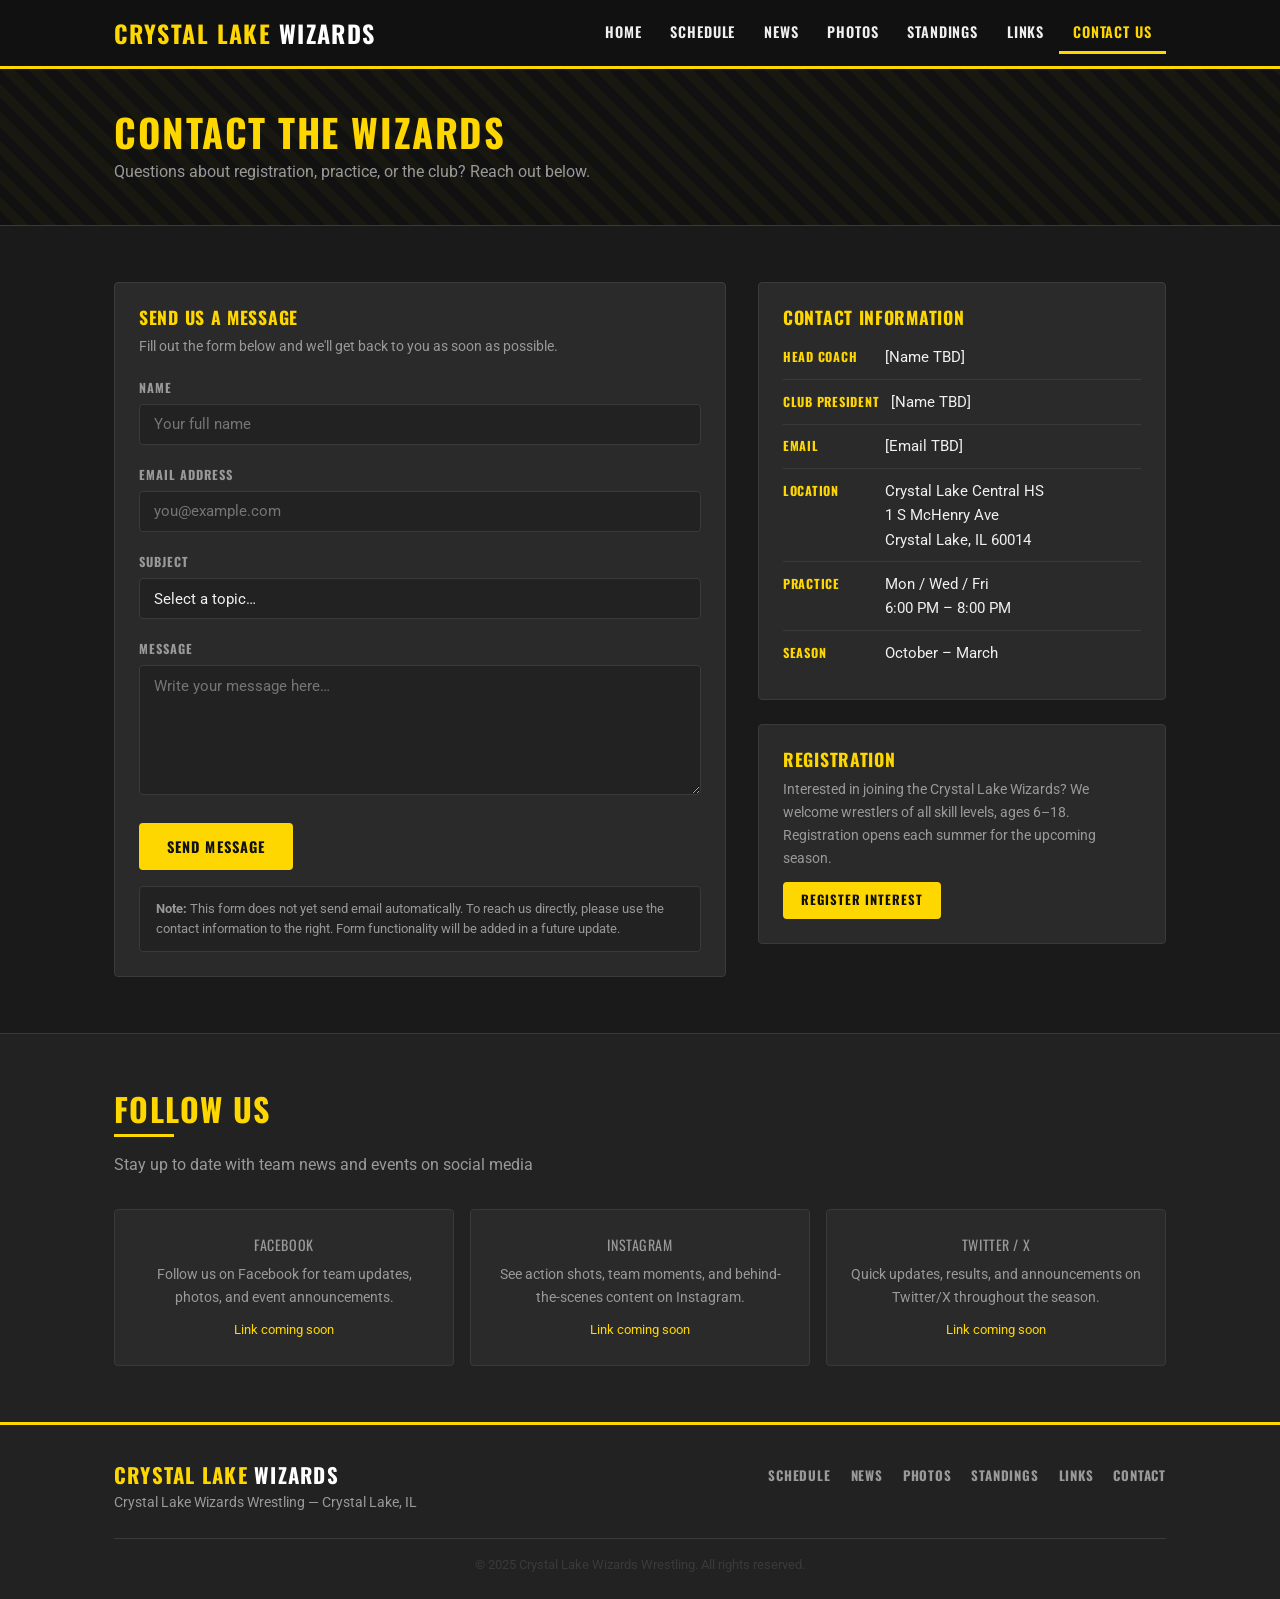
==== contact.html @ 5b38f145 "Build Crystal Lake Wizards static site, replacing Jekyll boilerplate Complete 7-page static HTML sit" ====
<!DOCTYPE html>
<html lang="en">
<head>
  <meta charset="UTF-8">
  <meta name="viewport" content="width=device-width, initial-scale=1.0">
  <title>Contact Us | Crystal Lake Wizards Wrestling</title>
  <meta name="description" content="Contact the Crystal Lake Wizards Wrestling Club — practice info, registration questions, and more.">
  <link rel="preconnect" href="https://fonts.googleapis.com">
  <link rel="preconnect" href="https://fonts.gstatic.com" crossorigin>
  <link rel="stylesheet" href="https://fonts.googleapis.com/css2?family=Oswald:wght@400;600;700&family=Roboto:wght@400;500&display=swap">
  <link rel="stylesheet" href="/css/style.css">
</head>
<body>

  <header class="site-header">
    <div class="container nav-wrapper">
      <a href="/index.html" class="site-logo">Crystal Lake <span>Wizards</span></a>
      <button class="nav-toggle" aria-label="Toggle navigation" aria-expanded="false">
        <span></span><span></span><span></span>
      </button>
      <nav class="main-nav">
        <ul>
          <li><a href="/index.html">Home</a></li>
          <li><a href="/schedule.html">Schedule</a></li>
          <li><a href="/news.html">News</a></li>
          <li><a href="/photos.html">Photos</a></li>
          <li><a href="/standings.html">Standings</a></li>
          <li><a href="/links.html">Links</a></li>
          <li><a href="/contact.html" class="active">Contact Us</a></li>
        </ul>
      </nav>
    </div>
  </header>

  <main>

    <div class="page-hero">
      <div class="container">
        <h1 class="page-hero-title">Contact the Wizards</h1>
        <p class="page-hero-sub">Questions about registration, practice, or the club? Reach out below.</p>
      </div>
    </div>

    <section class="section">
      <div class="container">
        <div class="contact-grid">

          <!-- Contact Form -->
          <div class="card">
            <h2 class="card-title">Send Us a Message</h2>
            <p class="card-meta" style="margin-bottom:1.25rem;">Fill out the form below and we'll get back to you as soon as possible.</p>
            <form>
              <div class="form-group">
                <label for="contact-name">Name</label>
                <input type="text" id="contact-name" name="name" placeholder="Your full name" autocomplete="name">
              </div>
              <div class="form-group">
                <label for="contact-email">Email Address</label>
                <input type="email" id="contact-email" name="email" placeholder="you@example.com" autocomplete="email">
              </div>
              <div class="form-group">
                <label for="contact-subject">Subject</label>
                <select id="contact-subject" name="subject">
                  <option value="">Select a topic&hellip;</option>
                  <option value="general">General Inquiry</option>
                  <option value="registration">Registration Question</option>
                  <option value="schedule">Schedule / Practice Info</option>
                  <option value="volunteer">Volunteer</option>
                  <option value="sponsorship">Sponsorship</option>
                  <option value="other">Other</option>
                </select>
              </div>
              <div class="form-group">
                <label for="contact-message">Message</label>
                <textarea id="contact-message" name="message" rows="5" placeholder="Write your message here&hellip;"></textarea>
              </div>
              <button type="submit" class="btn btn-primary">Send Message</button>
            </form>
            <p class="form-note">
              <strong>Note:</strong> This form does not yet send email automatically. To reach us directly, please use the contact information to the right. Form functionality will be added in a future update.
            </p>
          </div>

          <!-- Contact Info -->
          <div>
            <div class="card" style="margin-bottom: 1.5rem;">
              <h2 class="card-title">Contact Information</h2>
              <ul style="list-style:none; margin-top: 0.5rem;">
                <li class="contact-info-item">
                  <span class="contact-info-label">Head Coach</span>
                  <span>[Name TBD]</span>
                </li>
                <li class="contact-info-item">
                  <span class="contact-info-label">Club President</span>
                  <span>[Name TBD]</span>
                </li>
                <li class="contact-info-item">
                  <span class="contact-info-label">Email</span>
                  <span>[Email TBD]</span>
                </li>
                <li class="contact-info-item">
                  <span class="contact-info-label">Location</span>
                  <span>Crystal Lake Central HS<br>1 S McHenry Ave<br>Crystal Lake, IL 60014</span>
                </li>
                <li class="contact-info-item">
                  <span class="contact-info-label">Practice</span>
                  <span>Mon / Wed / Fri<br>6:00 PM &ndash; 8:00 PM</span>
                </li>
                <li class="contact-info-item">
                  <span class="contact-info-label">Season</span>
                  <span>October &ndash; March</span>
                </li>
              </ul>
            </div>

            <div class="card">
              <h3 class="card-title">Registration</h3>
              <p style="font-size:0.9rem; color: var(--color-text-muted); margin-bottom: 0.75rem;">Interested in joining the Crystal Lake Wizards? We welcome wrestlers of all skill levels, ages 6&ndash;18. Registration opens each summer for the upcoming season.</p>
              <a href="mailto:[TBD]" class="btn btn-primary btn-sm">Register Interest</a>
            </div>
          </div>

        </div>
      </div>
    </section>

    <!-- Social Links -->
    <section class="section" style="background: var(--color-bg-surface); border-top: 1px solid var(--color-border);">
      <div class="container">
        <div class="section-header">
          <h2 class="section-title">Follow Us</h2>
          <p>Stay up to date with team news and events on social media</p>
        </div>
        <div class="social-grid">
          <div class="social-card">
            <p class="social-card-platform">Facebook</p>
            <p>Follow us on Facebook for team updates, photos, and event announcements.</p>
            <p style="margin-top:0.75rem; font-size:0.8rem; color: var(--color-gold);">Link coming soon</p>
          </div>
          <div class="social-card">
            <p class="social-card-platform">Instagram</p>
            <p>See action shots, team moments, and behind-the-scenes content on Instagram.</p>
            <p style="margin-top:0.75rem; font-size:0.8rem; color: var(--color-gold);">Link coming soon</p>
          </div>
          <div class="social-card">
            <p class="social-card-platform">Twitter / X</p>
            <p>Quick updates, results, and announcements on Twitter/X throughout the season.</p>
            <p style="margin-top:0.75rem; font-size:0.8rem; color: var(--color-gold);">Link coming soon</p>
          </div>
        </div>
      </div>
    </section>

  </main>

  <footer class="site-footer">
    <div class="container footer-inner">
      <div class="footer-brand">
        <a href="/index.html" class="site-logo">Crystal Lake <span>Wizards</span></a>
        <p class="footer-tagline">Crystal Lake Wizards Wrestling &mdash; Crystal Lake, IL</p>
      </div>
      <nav class="footer-nav">
        <a href="/schedule.html">Schedule</a>
        <a href="/news.html">News</a>
        <a href="/photos.html">Photos</a>
        <a href="/standings.html">Standings</a>
        <a href="/links.html">Links</a>
        <a href="/contact.html">Contact</a>
      </nav>
    </div>
    <div class="container">
      <p class="footer-copyright">&copy; 2025 Crystal Lake Wizards Wrestling. All rights reserved.</p>
    </div>
  </footer>

  <script>
    const toggle = document.querySelector('.nav-toggle');
    const nav    = document.querySelector('.main-nav');
    toggle.addEventListener('click', () => {
      nav.classList.toggle('open');
      toggle.setAttribute('aria-expanded', nav.classList.contains('open'));
    });
  </script>

</body>
</html>
---- css/style.css ----
/* ============================================================
   Crystal Lake Wizards Wrestling — Main Stylesheet
   ============================================================ */

/* --- Custom Properties --- */
:root {
  --color-bg:         #1a1a1a;
  --color-bg-surface: #222222;
  --color-bg-card:    #2a2a2a;
  --color-gold:       #FFD700;
  --color-gold-dim:   #c9a800;
  --color-text:       #f0f0f0;
  --color-text-muted: #999999;
  --color-border:     #3a3a3a;
  --color-win:        #4caf50;
  --color-loss:       #e05555;
  --font-heading:     'Oswald', 'Arial Narrow', Arial, sans-serif;
  --font-body:        'Roboto', Arial, sans-serif;
  --max-width:        1100px;
  --radius:           4px;
  --transition:       0.2s ease;
}

/* --- Reset & Base --- */
*, *::before, *::after { box-sizing: border-box; margin: 0; padding: 0; }

html { scroll-behavior: smooth; }

body {
  background-color: var(--color-bg);
  color: var(--color-text);
  font-family: var(--font-body);
  font-size: 16px;
  line-height: 1.6;
  min-height: 100vh;
  display: flex;
  flex-direction: column;
}

main { flex: 1; }

a {
  color: var(--color-gold);
  text-decoration: none;
  transition: color var(--transition);
}
a:hover { color: #fff; text-decoration: underline; }

img { max-width: 100%; display: block; }

h1, h2, h3, h4, h5, h6 {
  font-family: var(--font-heading);
  color: var(--color-gold);
  letter-spacing: 0.04em;
  text-transform: uppercase;
  line-height: 1.2;
}

ul { list-style: none; }

/* --- Layout Utilities --- */
.container {
  max-width: var(--max-width);
  margin: 0 auto;
  padding: 0 1.5rem;
}

.section { padding: 3.5rem 0; }

.section-title {
  font-size: 2rem;
  margin-bottom: 0.4rem;
  position: relative;
  display: inline-block;
}

.section-title::after {
  content: '';
  display: block;
  height: 3px;
  width: 60px;
  background: var(--color-gold);
  margin-top: 0.4rem;
}

.section-header {
  margin-bottom: 2rem;
}

.section-header p {
  color: var(--color-text-muted);
  margin-top: 0.5rem;
}

.grid-2 {
  display: grid;
  grid-template-columns: 1fr 1fr;
  gap: 1.5rem;
}

.grid-3 {
  display: grid;
  grid-template-columns: repeat(3, 1fr);
  gap: 1.5rem;
}

.text-center { text-align: center; }
.text-muted { color: var(--color-text-muted); font-size: 0.9rem; }
.mt-1 { margin-top: 1rem; }
.mt-2 { margin-top: 2rem; }

/* --- Site Header & Navigation --- */
.site-header {
  background: #111;
  border-bottom: 3px solid var(--color-gold);
  position: sticky;
  top: 0;
  z-index: 100;
}

.nav-wrapper {
  display: flex;
  align-items: center;
  justify-content: space-between;
  padding-top: 0.75rem;
  padding-bottom: 0.75rem;
}

.site-logo {
  font-family: var(--font-heading);
  font-size: 1.5rem;
  font-weight: 700;
  color: var(--color-gold);
  letter-spacing: 0.06em;
  text-transform: uppercase;
  text-decoration: none;
  line-height: 1;
}
.site-logo:hover { color: #fff; text-decoration: none; }
.site-logo span { color: #fff; }

.main-nav ul {
  display: flex;
  gap: 0;
}

.main-nav a {
  display: block;
  padding: 0.5rem 0.9rem;
  color: var(--color-text);
  font-family: var(--font-heading);
  font-size: 0.9rem;
  font-weight: 600;
  letter-spacing: 0.06em;
  text-transform: uppercase;
  text-decoration: none;
  border-bottom: 3px solid transparent;
  transition: color var(--transition), border-color var(--transition);
}
.main-nav a:hover { color: var(--color-gold); text-decoration: none; }
.main-nav a.active {
  color: var(--color-gold);
  border-bottom-color: var(--color-gold);
}

.nav-toggle {
  display: none;
  flex-direction: column;
  gap: 5px;
  background: none;
  border: none;
  cursor: pointer;
  padding: 6px;
}
.nav-toggle span {
  display: block;
  width: 24px;
  height: 2px;
  background: var(--color-gold);
  transition: transform var(--transition), opacity var(--transition);
}

/* --- Page Hero (full) --- */
.hero {
  background-color: #111;
  background-image: repeating-linear-gradient(
    45deg,
    transparent,
    transparent 10px,
    rgba(255, 215, 0, 0.03) 10px,
    rgba(255, 215, 0, 0.03) 20px
  );
  padding: 5rem 0 4rem;
  text-align: center;
  border-bottom: 1px solid var(--color-border);
}

.hero-badge {
  display: inline-block;
  background: var(--color-gold);
  color: #111;
  font-family: var(--font-heading);
  font-size: 0.75rem;
  font-weight: 700;
  letter-spacing: 0.12em;
  text-transform: uppercase;
  padding: 0.3rem 0.9rem;
  border-radius: 2rem;
  margin-bottom: 1.25rem;
}

.hero-title {
  font-size: clamp(2.5rem, 7vw, 5rem);
  color: var(--color-gold);
  text-shadow: 0 2px 20px rgba(255, 215, 0, 0.2);
  margin-bottom: 0.5rem;
  line-height: 1;
}

.hero-title span { color: #fff; }

.hero-subtitle {
  font-size: 1.25rem;
  color: var(--color-text-muted);
  margin-bottom: 2rem;
  font-style: italic;
}

.hero-actions {
  display: flex;
  gap: 1rem;
  justify-content: center;
  flex-wrap: wrap;
}

/* --- Page Hero (small — interior pages) --- */
.page-hero {
  background-color: #111;
  background-image: repeating-linear-gradient(
    45deg,
    transparent,
    transparent 10px,
    rgba(255, 215, 0, 0.03) 10px,
    rgba(255, 215, 0, 0.03) 20px
  );
  padding: 2.5rem 0;
  border-bottom: 1px solid var(--color-border);
}

.page-hero-title {
  font-size: 2.4rem;
  color: var(--color-gold);
  margin-bottom: 0.25rem;
}

.page-hero-sub {
  color: var(--color-text-muted);
  font-size: 1rem;
}

/* --- Buttons --- */
.btn {
  display: inline-block;
  padding: 0.7rem 1.6rem;
  font-family: var(--font-heading);
  font-size: 0.9rem;
  font-weight: 700;
  letter-spacing: 0.08em;
  text-transform: uppercase;
  border-radius: var(--radius);
  cursor: pointer;
  border: 2px solid transparent;
  text-decoration: none;
  transition: background var(--transition), color var(--transition), border-color var(--transition);
}

.btn-primary {
  background: var(--color-gold);
  color: #111;
  border-color: var(--color-gold);
}
.btn-primary:hover {
  background: var(--color-gold-dim);
  color: #111;
  border-color: var(--color-gold-dim);
  text-decoration: none;
}

.btn-outline {
  background: transparent;
  color: var(--color-gold);
  border-color: var(--color-gold);
}
.btn-outline:hover {
  background: var(--color-gold);
  color: #111;
  text-decoration: none;
}

.btn-sm { padding: 0.4rem 1rem; font-size: 0.8rem; }

/* --- Cards --- */
.card {
  background: var(--color-bg-card);
  border: 1px solid var(--color-border);
  border-radius: var(--radius);
  padding: 1.5rem;
  transition: box-shadow var(--transition);
}
.card:hover { box-shadow: 0 0 0 2px var(--color-gold); }

.card-title {
  font-family: var(--font-heading);
  font-size: 1.1rem;
  color: var(--color-gold);
  text-transform: uppercase;
  letter-spacing: 0.04em;
  margin-bottom: 0.5rem;
}

.card-meta {
  color: var(--color-text-muted);
  font-size: 0.85rem;
  margin-bottom: 0.5rem;
}

/* --- Quick Info Card --- */
.info-list { list-style: none; }
.info-list li {
  display: flex;
  gap: 0.75rem;
  padding: 0.5rem 0;
  border-bottom: 1px solid var(--color-border);
  font-size: 0.95rem;
}
.info-list li:last-child { border-bottom: none; }
.info-label {
  color: var(--color-gold);
  font-family: var(--font-heading);
  font-size: 0.8rem;
  font-weight: 700;
  letter-spacing: 0.06em;
  text-transform: uppercase;
  min-width: 110px;
  padding-top: 2px;
}

/* --- Highlight Cards (Home) --- */
.highlight-icon {
  font-size: 2rem;
  margin-bottom: 0.75rem;
}

/* --- Table Utilities --- */
.table-scroll { overflow-x: auto; -webkit-overflow-scrolling: touch; }

.schedule-table,
.standings-table {
  width: 100%;
  border-collapse: collapse;
  font-size: 0.95rem;
  min-width: 560px;
}

.schedule-table th,
.standings-table th {
  background: var(--color-gold);
  color: #111;
  font-family: var(--font-heading);
  font-weight: 700;
  letter-spacing: 0.06em;
  text-transform: uppercase;
  padding: 0.65rem 1rem;
  text-align: left;
}

.schedule-table td,
.standings-table td {
  padding: 0.65rem 1rem;
  border-bottom: 1px solid var(--color-border);
}

.schedule-table tr:nth-child(even) td,
.standings-table tr:nth-child(even) td {
  background: var(--color-bg-surface);
}

.schedule-table tr:hover td,
.standings-table tr:hover td {
  background: rgba(255, 215, 0, 0.05);
}

.result-upcoming { color: var(--color-gold); font-style: italic; }
.result-win      { color: var(--color-win); font-weight: 700; }
.result-loss     { color: var(--color-loss); }

.rank-1 td:first-child { border-left: 4px solid #FFD700; }
.rank-2 td:first-child { border-left: 4px solid #C0C0C0; }
.rank-3 td:first-child { border-left: 4px solid #cd7f32; }

.table-note {
  font-size: 0.85rem;
  color: var(--color-text-muted);
  margin-top: 0.75rem;
}

/* --- Schedule Filter Bar --- */
.filter-bar {
  display: flex;
  gap: 0.5rem;
  flex-wrap: wrap;
  margin-bottom: 1.5rem;
}

.filter-btn {
  padding: 0.35rem 1rem;
  font-family: var(--font-heading);
  font-size: 0.8rem;
  font-weight: 700;
  letter-spacing: 0.06em;
  text-transform: uppercase;
  background: var(--color-bg-card);
  border: 1px solid var(--color-border);
  border-radius: 2rem;
  color: var(--color-text-muted);
  cursor: default;
}
.filter-btn.active-filter {
  background: var(--color-gold);
  color: #111;
  border-color: var(--color-gold);
}

/* --- News Grid --- */
.news-grid {
  display: grid;
  grid-template-columns: repeat(3, 1fr);
  gap: 1.5rem;
}

.news-card {
  background: var(--color-bg-card);
  border: 1px solid var(--color-border);
  border-radius: var(--radius);
  overflow: hidden;
  display: flex;
  flex-direction: column;
  transition: box-shadow var(--transition);
}
.news-card:hover { box-shadow: 0 0 0 2px var(--color-gold); }

.news-card-header {
  background: #111;
  padding: 0.75rem 1rem;
  display: flex;
  justify-content: space-between;
  align-items: center;
}

.news-date {
  color: var(--color-gold);
  font-family: var(--font-heading);
  font-size: 0.78rem;
  font-weight: 700;
  letter-spacing: 0.06em;
  text-transform: uppercase;
}

.news-tag {
  font-size: 0.72rem;
  font-family: var(--font-heading);
  font-weight: 700;
  letter-spacing: 0.06em;
  text-transform: uppercase;
  padding: 0.15rem 0.5rem;
  border-radius: 2rem;
  background: rgba(255, 215, 0, 0.15);
  color: var(--color-gold);
}

.news-card-body { padding: 1rem; flex: 1; }

.news-card-title {
  font-family: var(--font-heading);
  font-size: 1.05rem;
  color: var(--color-gold);
  text-transform: uppercase;
  letter-spacing: 0.03em;
  margin-bottom: 0.5rem;
  line-height: 1.3;
}

.news-card-excerpt {
  font-size: 0.9rem;
  color: var(--color-text-muted);
  line-height: 1.55;
}

.news-card-footer {
  padding: 0.75rem 1rem;
  border-top: 1px solid var(--color-border);
}

/* --- Photos Grid --- */
.photos-grid {
  display: grid;
  grid-template-columns: repeat(auto-fill, minmax(220px, 1fr));
  gap: 1rem;
}

.photo-item {
  aspect-ratio: 4 / 3;
  background: var(--color-bg-card);
  border: 1px solid var(--color-border);
  border-radius: var(--radius);
  overflow: hidden;
  position: relative;
}
.photo-item img {
  width: 100%;
  height: 100%;
  object-fit: cover;
}

.photo-placeholder {
  width: 100%;
  height: 100%;
  display: flex;
  flex-direction: column;
  align-items: center;
  justify-content: center;
  gap: 0.5rem;
  color: var(--color-border);
  padding: 1rem;
  text-align: center;
}
.photo-placeholder svg {
  width: 2.5rem;
  height: 2.5rem;
  opacity: 0.5;
}
.photo-placeholder-text {
  font-size: 0.8rem;
  color: var(--color-text-muted);
  font-family: var(--font-heading);
  font-weight: 700;
  letter-spacing: 0.06em;
  text-transform: uppercase;
}
.photo-placeholder-sub {
  font-size: 0.75rem;
  color: var(--color-border);
}

/* --- Season Tabs --- */
.season-tabs {
  display: flex;
  gap: 0.5rem;
  margin-bottom: 2rem;
  flex-wrap: wrap;
}

.season-tab {
  padding: 0.5rem 1.25rem;
  font-family: var(--font-heading);
  font-size: 0.85rem;
  font-weight: 700;
  letter-spacing: 0.06em;
  text-transform: uppercase;
  background: var(--color-bg-card);
  border: 1px solid var(--color-border);
  border-radius: var(--radius);
  color: var(--color-text-muted);
  cursor: default;
}
.season-tab.active-tab {
  background: var(--color-gold);
  color: #111;
  border-color: var(--color-gold);
}

/* --- Team Record Display --- */
.team-record-display {
  background: #111;
  border: 2px solid var(--color-gold);
  border-radius: var(--radius);
  text-align: center;
  padding: 2rem;
  display: inline-block;
  min-width: 260px;
}
.team-record-label {
  font-family: var(--font-heading);
  font-size: 0.85rem;
  letter-spacing: 0.1em;
  text-transform: uppercase;
  color: var(--color-text-muted);
  margin-bottom: 0.5rem;
}
.team-record-score {
  font-family: var(--font-heading);
  font-size: 3.5rem;
  font-weight: 700;
  color: var(--color-gold);
  letter-spacing: 0.05em;
  line-height: 1;
}

/* --- Links Page --- */
.links-section { margin-bottom: 2.5rem; }
.links-section-title {
  font-family: var(--font-heading);
  font-size: 1.1rem;
  color: var(--color-text-muted);
  text-transform: uppercase;
  letter-spacing: 0.08em;
  margin-bottom: 1rem;
  padding-bottom: 0.4rem;
  border-bottom: 1px solid var(--color-border);
}

.links-grid {
  display: grid;
  grid-template-columns: repeat(auto-fill, minmax(260px, 1fr));
  gap: 1rem;
}

.link-card {
  background: var(--color-bg-card);
  border: 1px solid var(--color-border);
  border-radius: var(--radius);
  padding: 1.1rem 1.25rem;
  display: flex;
  flex-direction: column;
  gap: 0.25rem;
  transition: box-shadow var(--transition), transform var(--transition);
}
.link-card:hover {
  box-shadow: 0 4px 12px rgba(255, 215, 0, 0.15);
  transform: translateY(-2px);
  text-decoration: none;
}

.link-card-name {
  font-family: var(--font-heading);
  font-size: 1rem;
  color: var(--color-gold);
  text-transform: uppercase;
  letter-spacing: 0.03em;
}

.link-card-desc {
  font-size: 0.85rem;
  color: var(--color-text-muted);
}

.link-card-url {
  font-size: 0.78rem;
  color: var(--color-border);
  margin-top: 0.25rem;
}

/* --- Contact Page --- */
.contact-grid {
  display: grid;
  grid-template-columns: 3fr 2fr;
  gap: 2rem;
  align-items: start;
}

.form-group { margin-bottom: 1.25rem; }

label {
  display: block;
  font-family: var(--font-heading);
  font-size: 0.78rem;
  font-weight: 700;
  letter-spacing: 0.08em;
  text-transform: uppercase;
  color: var(--color-text-muted);
  margin-bottom: 0.4rem;
}

input[type="text"],
input[type="email"],
select,
textarea {
  width: 100%;
  background: var(--color-bg-surface);
  border: 1px solid var(--color-border);
  border-radius: var(--radius);
  color: var(--color-text);
  font-family: var(--font-body);
  font-size: 0.95rem;
  padding: 0.65rem 0.9rem;
  transition: border-color var(--transition), box-shadow var(--transition);
  -webkit-appearance: none;
}
input:focus,
select:focus,
textarea:focus {
  outline: none;
  border-color: var(--color-gold);
  box-shadow: 0 0 0 3px rgba(255, 215, 0, 0.12);
}
select { cursor: pointer; }
textarea { resize: vertical; min-height: 130px; }

.form-note {
  font-size: 0.82rem;
  color: var(--color-text-muted);
  background: var(--color-bg-surface);
  border: 1px solid var(--color-border);
  border-radius: var(--radius);
  padding: 0.75rem 1rem;
  margin-top: 1rem;
  line-height: 1.5;
}

.contact-info-item {
  display: flex;
  gap: 0.75rem;
  padding: 0.6rem 0;
  border-bottom: 1px solid var(--color-border);
  font-size: 0.95rem;
}
.contact-info-item:last-child { border-bottom: none; }
.contact-info-label {
  font-family: var(--font-heading);
  font-size: 0.78rem;
  font-weight: 700;
  letter-spacing: 0.06em;
  text-transform: uppercase;
  color: var(--color-gold);
  min-width: 90px;
  padding-top: 2px;
}

/* --- Social Cards --- */
.social-grid {
  display: grid;
  grid-template-columns: repeat(3, 1fr);
  gap: 1rem;
}

.social-card {
  background: var(--color-bg-card);
  border: 1px solid var(--color-border);
  border-radius: var(--radius);
  padding: 1.5rem;
  text-align: center;
}
.social-card-platform {
  font-family: var(--font-heading);
  font-size: 1.1rem;
  color: var(--color-gold);
  text-transform: uppercase;
  letter-spacing: 0.04em;
  margin-bottom: 0.4rem;
}
.social-card p {
  font-size: 0.88rem;
  color: var(--color-text-muted);
}

/* --- Divider --- */
.divider {
  border: none;
  border-top: 1px solid var(--color-border);
  margin: 2rem 0;
}

/* --- Footer --- */
.site-footer {
  background: var(--color-bg-surface);
  border-top: 3px solid var(--color-gold);
  padding: 2.5rem 0 1.5rem;
  margin-top: auto;
}

.footer-inner {
  display: flex;
  justify-content: space-between;
  align-items: flex-start;
  gap: 2rem;
  flex-wrap: wrap;
  margin-bottom: 1.5rem;
}

.footer-brand .site-logo {
  font-size: 1.3rem;
  display: inline-block;
  margin-bottom: 0.4rem;
}
.footer-tagline {
  font-size: 0.85rem;
  color: var(--color-text-muted);
}

.footer-nav {
  display: flex;
  flex-wrap: wrap;
  gap: 0.25rem 1.25rem;
  align-items: center;
}
.footer-nav a {
  font-family: var(--font-heading);
  font-size: 0.82rem;
  font-weight: 700;
  letter-spacing: 0.06em;
  text-transform: uppercase;
  color: var(--color-text-muted);
  text-decoration: none;
}
.footer-nav a:hover { color: var(--color-gold); }

.footer-copyright {
  font-size: 0.8rem;
  color: var(--color-border);
  border-top: 1px solid var(--color-border);
  padding-top: 1rem;
  text-align: center;
}

/* --- Mini Events Table (Home preview) --- */
.events-preview-table {
  width: 100%;
  border-collapse: collapse;
  font-size: 0.9rem;
}
.events-preview-table th {
  background: var(--color-gold);
  color: #111;
  font-family: var(--font-heading);
  font-weight: 700;
  letter-spacing: 0.06em;
  text-transform: uppercase;
  padding: 0.5rem 0.9rem;
  text-align: left;
}
.events-preview-table td {
  padding: 0.55rem 0.9rem;
  border-bottom: 1px solid var(--color-border);
}
.events-preview-table tr:hover td { background: rgba(255,215,0,0.04); }

/* ============================================================
   Responsive — 768px breakpoint
   ============================================================ */
@media (max-width: 768px) {
  .nav-toggle { display: flex; }

  .main-nav {
    display: none;
    position: absolute;
    top: 100%;
    left: 0;
    right: 0;
    background: #111;
    border-bottom: 3px solid var(--color-gold);
    z-index: 99;
  }
  .main-nav.open { display: block; }
  .main-nav ul { flex-direction: column; gap: 0; }
  .main-nav a {
    padding: 0.9rem 1.5rem;
    border-bottom: 1px solid var(--color-border);
    border-left: none;
  }
  .main-nav a.active { border-bottom: 1px solid var(--color-border); background: rgba(255,215,0,0.08); }

  .site-header { position: sticky; }

  .hero { padding: 3rem 0 2.5rem; }
  .hero-title { font-size: 2.8rem; }

  .grid-2, .grid-3 { grid-template-columns: 1fr; }
  .news-grid { grid-template-columns: 1fr; }
  .social-grid { grid-template-columns: 1fr; }
  .contact-grid { grid-template-columns: 1fr; }

  .footer-inner { flex-direction: column; gap: 1rem; }
  .footer-nav { gap: 0.25rem 1rem; }

  .section { padding: 2.5rem 0; }
}

@media (max-width: 480px) {
  .hero-title { font-size: 2.2rem; }
  .hero-actions { flex-direction: column; align-items: center; }
  .photos-grid { grid-template-columns: repeat(2, 1fr); }
}
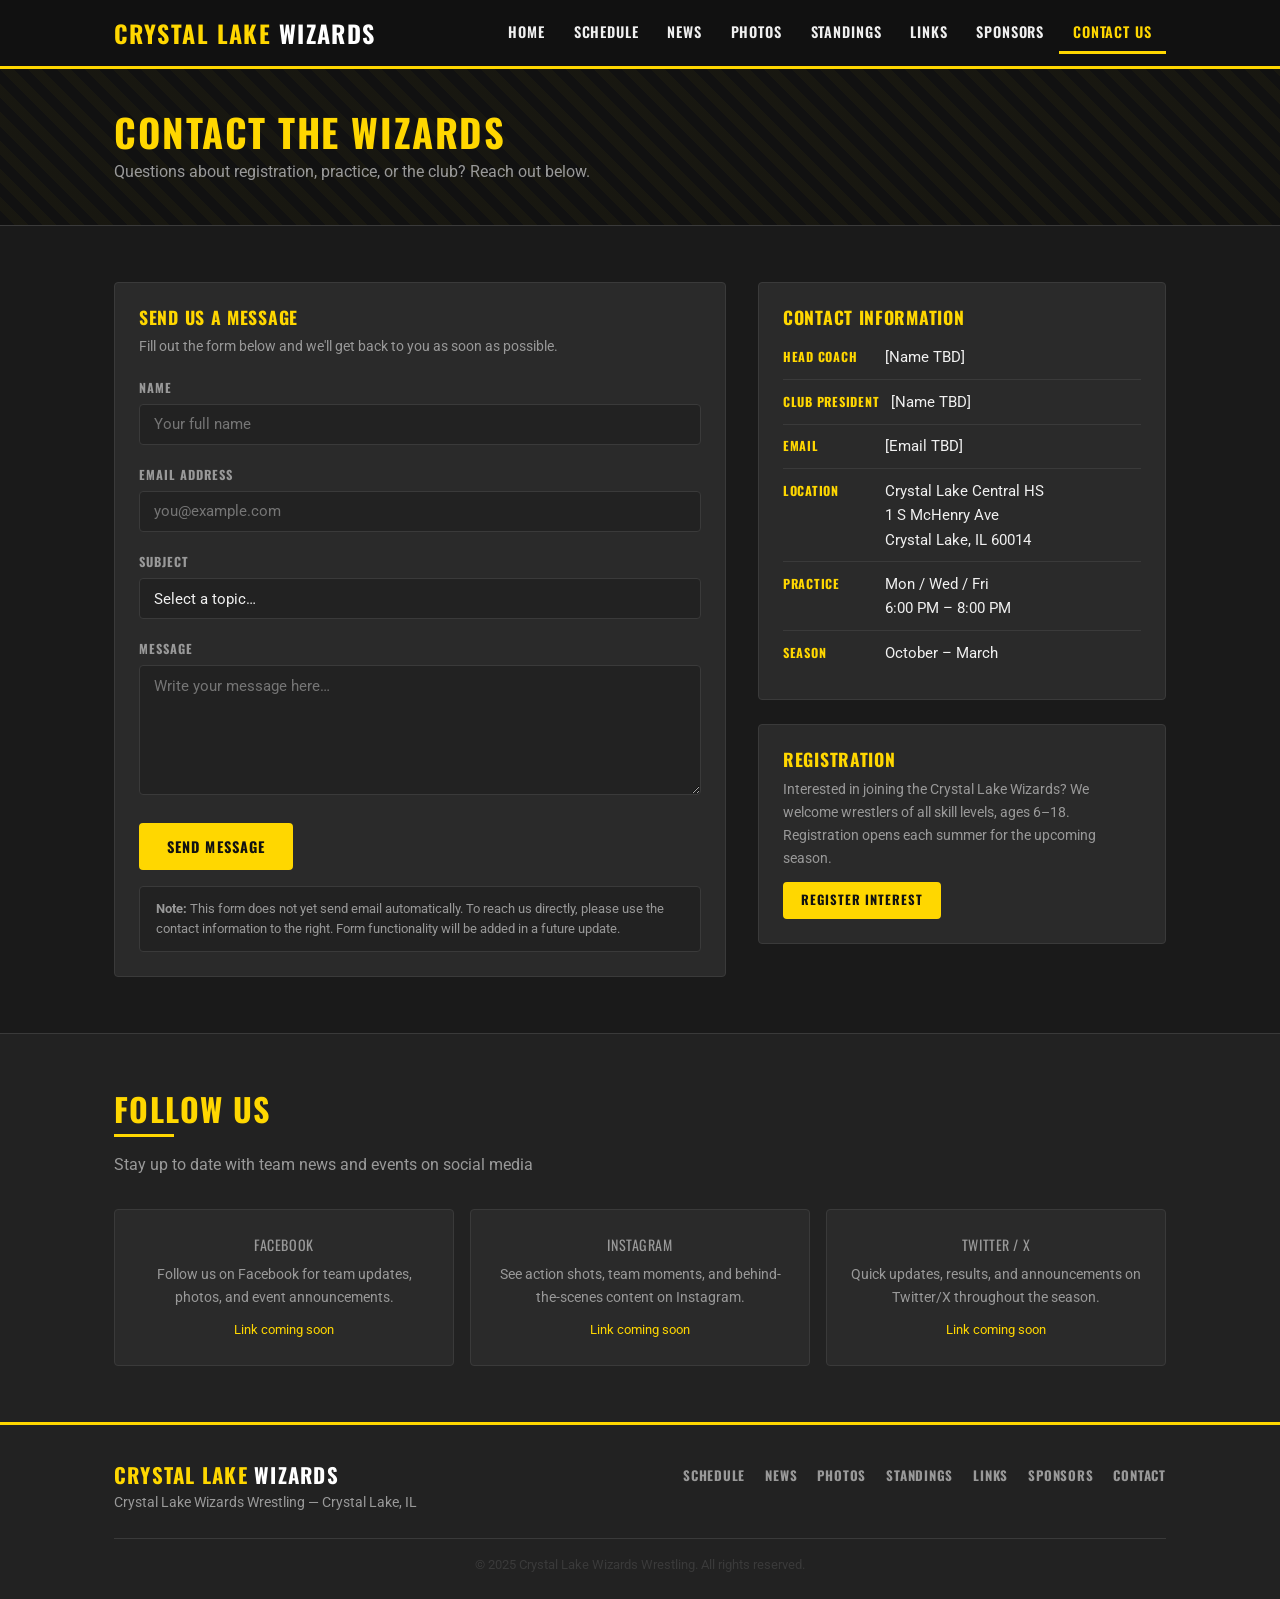
==== commit 3e9a7973: "Add sponsorship page with 6 tiers and Stripe Payment Link integration - sponsors.html: White $150, B" ====
--- a/contact.html
+++ b/contact.html
@@ -26,6 +26,7 @@
           <li><a href="/photos.html">Photos</a></li>
           <li><a href="/standings.html">Standings</a></li>
           <li><a href="/links.html">Links</a></li>
+          <li><a href="/sponsors.html">Sponsors</a></li>
           <li><a href="/contact.html" class="active">Contact Us</a></li>
         </ul>
       </nav>
@@ -165,6 +166,7 @@
         <a href="/photos.html">Photos</a>
         <a href="/standings.html">Standings</a>
         <a href="/links.html">Links</a>
+        <a href="/sponsors.html">Sponsors</a>
         <a href="/contact.html">Contact</a>
       </nav>
     </div>
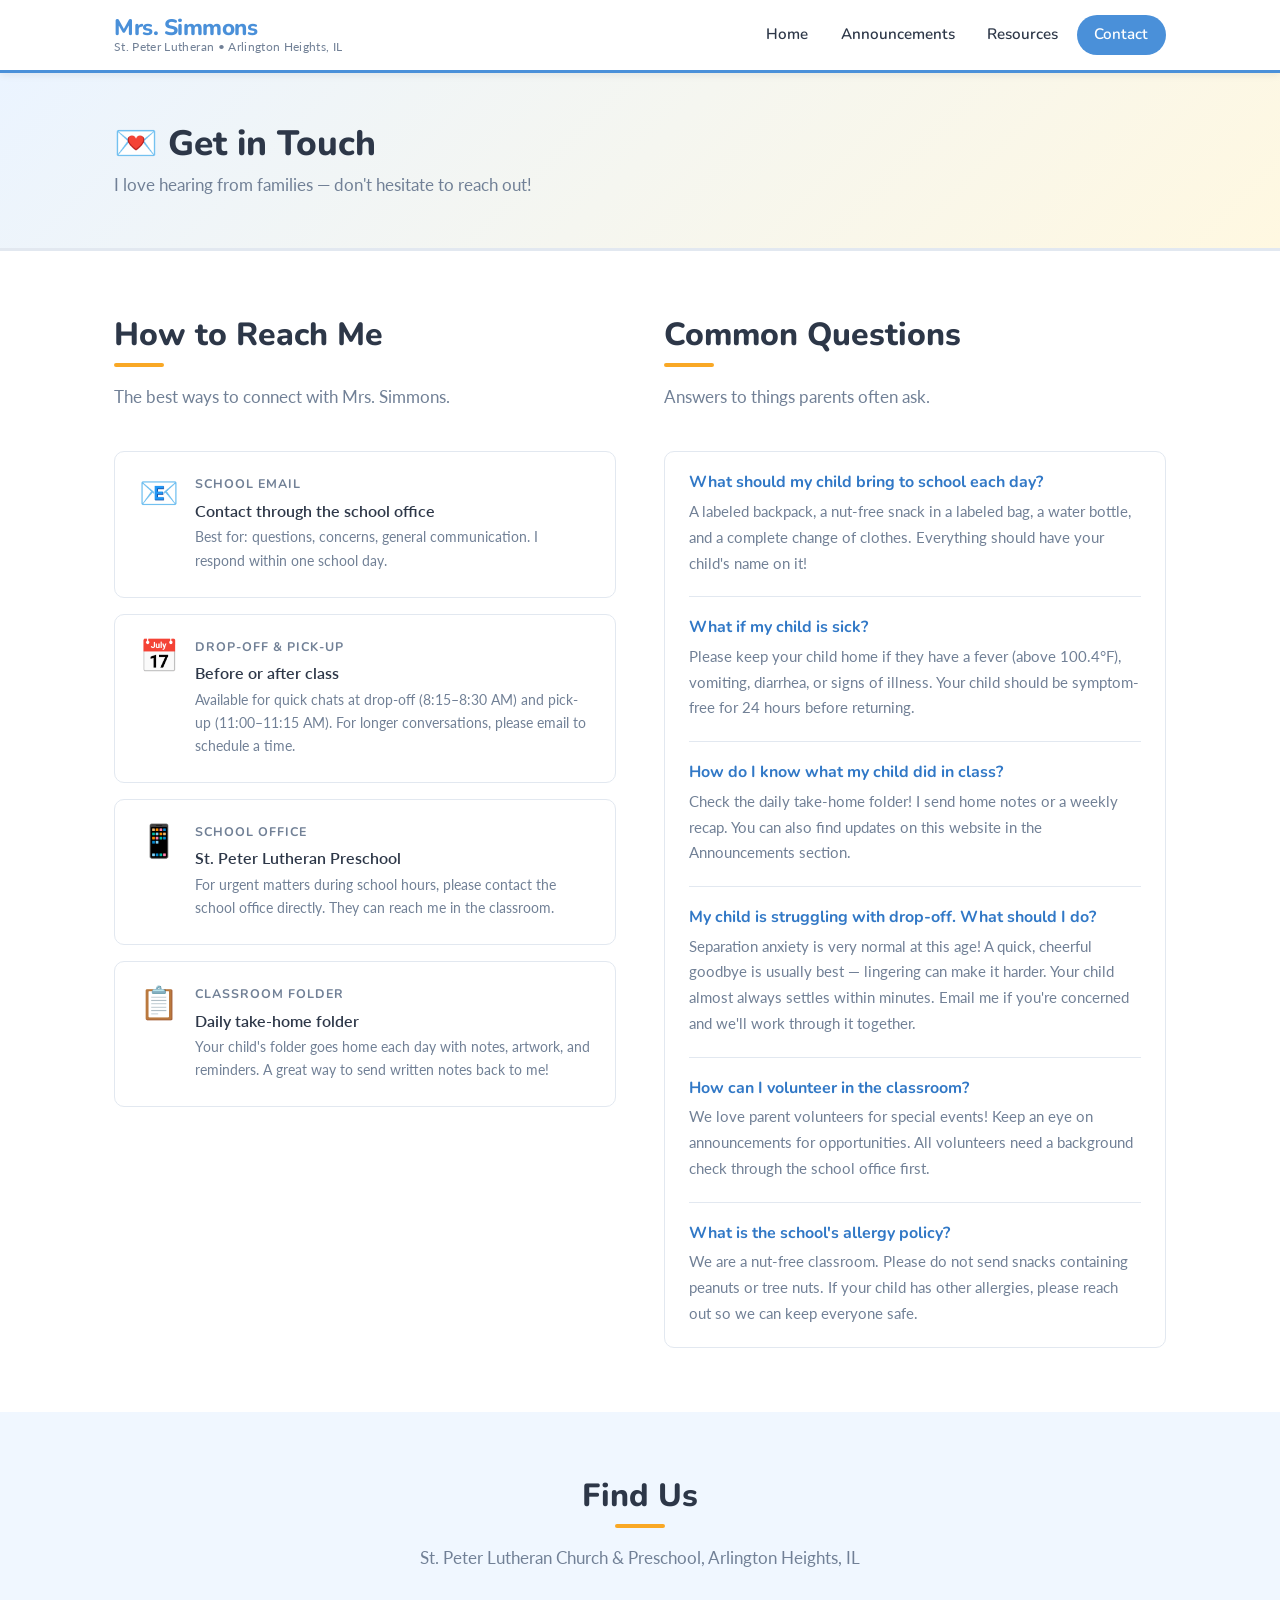
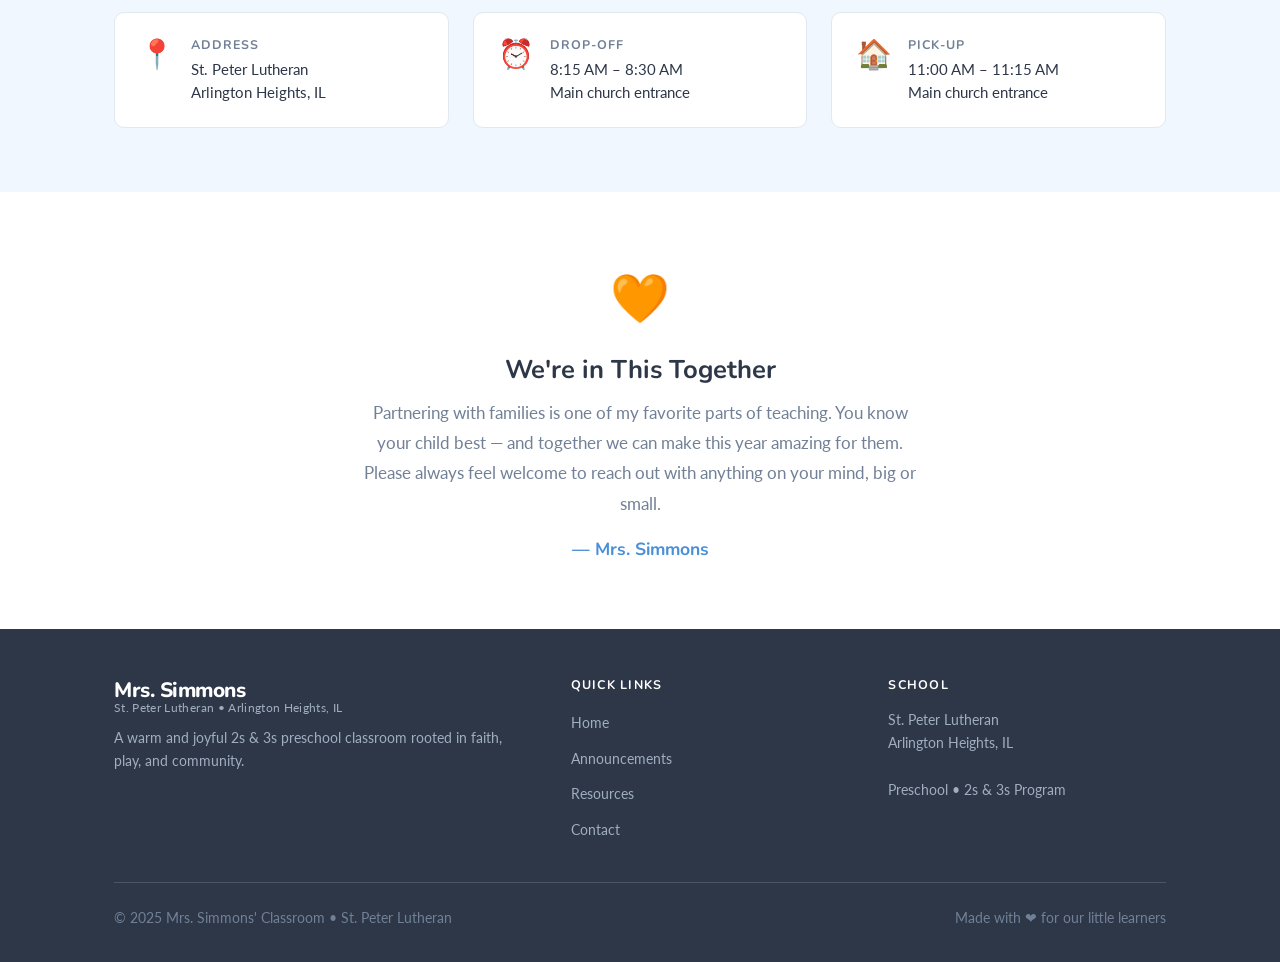
==== commit 084984b1: "Replace wrestling site with Mrs. Simmons' teacher landing page Complete rebuild for St. Peter Luther" ====
--- a/contact.html
+++ b/contact.html
@@ -3,184 +3,217 @@
 <head>
   <meta charset="UTF-8">
   <meta name="viewport" content="width=device-width, initial-scale=1.0">
-  <title>Contact Us | Crystal Lake Wizards Wrestling</title>
-  <meta name="description" content="Contact the Crystal Lake Wizards Wrestling Club — practice info, registration questions, and more.">
+  <title>Contact | Mrs. Simmons' Class</title>
+  <meta name="description" content="Contact Mrs. Simmons, 2s &amp; 3s teacher at St. Peter Lutheran Preschool in Arlington Heights, IL.">
   <link rel="preconnect" href="https://fonts.googleapis.com">
   <link rel="preconnect" href="https://fonts.gstatic.com" crossorigin>
-  <link rel="stylesheet" href="https://fonts.googleapis.com/css2?family=Oswald:wght@400;600;700&family=Roboto:wght@400;500&display=swap">
-  <link rel="stylesheet" href="/css/style.css">
+  <link rel="stylesheet" href="css/style.css">
 </head>
 <body>
 
+  <!-- ===== HEADER ===== -->
   <header class="site-header">
-    <div class="container nav-wrapper">
-      <a href="/index.html" class="site-logo">Crystal Lake <span>Wizards</span></a>
-      <button class="nav-toggle" aria-label="Toggle navigation" aria-expanded="false">
-        <span></span><span></span><span></span>
-      </button>
-      <nav class="main-nav">
-        <ul>
-          <li><a href="/index.html">Home</a></li>
-          <li><a href="/schedule.html">Schedule</a></li>
-          <li><a href="/news.html">News</a></li>
-          <li><a href="/photos.html">Photos</a></li>
-          <li><a href="/standings.html">Standings</a></li>
-          <li><a href="/links.html">Links</a></li>
-          <li><a href="/sponsors.html">Sponsors</a></li>
-          <li><a href="/contact.html" class="active">Contact Us</a></li>
-        </ul>
+    <div class="header-inner">
+      <a class="site-logo" href="index.html">
+        <span class="logo-name">Mrs. Simmons</span>
+        <span class="logo-sub">St. Peter Lutheran &bull; Arlington Heights, IL</span>
+      </a>
+      <button class="nav-toggle" aria-label="Toggle navigation" aria-expanded="false">&#9776;</button>
+      <nav class="site-nav" id="site-nav">
+        <a href="index.html">Home</a>
+        <a href="announcements.html">Announcements</a>
+        <a href="resources.html">Resources</a>
+        <a href="contact.html" class="active nav-contact-btn">Contact</a>
       </nav>
     </div>
   </header>
 
   <main>
 
-    <div class="page-hero">
+    <!-- ===== PAGE HERO ===== -->
+    <section class="page-hero">
       <div class="container">
-        <h1 class="page-hero-title">Contact the Wizards</h1>
-        <p class="page-hero-sub">Questions about registration, practice, or the club? Reach out below.</p>
-      </div>
-    </div>
-
+        <h1>&#128140; Get in Touch</h1>
+        <p>I love hearing from families &mdash; don't hesitate to reach out!</p>
+      </div>
+    </section>
+
+    <!-- ===== CONTACT INFO ===== -->
     <section class="section">
       <div class="container">
-        <div class="contact-grid">
-
-          <!-- Contact Form -->
-          <div class="card">
-            <h2 class="card-title">Send Us a Message</h2>
-            <p class="card-meta" style="margin-bottom:1.25rem;">Fill out the form below and we'll get back to you as soon as possible.</p>
-            <form>
-              <div class="form-group">
-                <label for="contact-name">Name</label>
-                <input type="text" id="contact-name" name="name" placeholder="Your full name" autocomplete="name">
-              </div>
-              <div class="form-group">
-                <label for="contact-email">Email Address</label>
-                <input type="email" id="contact-email" name="email" placeholder="you@example.com" autocomplete="email">
-              </div>
-              <div class="form-group">
-                <label for="contact-subject">Subject</label>
-                <select id="contact-subject" name="subject">
-                  <option value="">Select a topic&hellip;</option>
-                  <option value="general">General Inquiry</option>
-                  <option value="registration">Registration Question</option>
-                  <option value="schedule">Schedule / Practice Info</option>
-                  <option value="volunteer">Volunteer</option>
-                  <option value="sponsorship">Sponsorship</option>
-                  <option value="other">Other</option>
-                </select>
-              </div>
-              <div class="form-group">
-                <label for="contact-message">Message</label>
-                <textarea id="contact-message" name="message" rows="5" placeholder="Write your message here&hellip;"></textarea>
-              </div>
-              <button type="submit" class="btn btn-primary">Send Message</button>
-            </form>
-            <p class="form-note">
-              <strong>Note:</strong> This form does not yet send email automatically. To reach us directly, please use the contact information to the right. Form functionality will be added in a future update.
-            </p>
-          </div>
-
-          <!-- Contact Info -->
+        <div class="grid-2" style="align-items:start; gap:3rem;">
+
+          <!-- Left: Contact methods -->
           <div>
-            <div class="card" style="margin-bottom: 1.5rem;">
-              <h2 class="card-title">Contact Information</h2>
-              <ul style="list-style:none; margin-top: 0.5rem;">
-                <li class="contact-info-item">
-                  <span class="contact-info-label">Head Coach</span>
-                  <span>[Name TBD]</span>
-                </li>
-                <li class="contact-info-item">
-                  <span class="contact-info-label">Club President</span>
-                  <span>[Name TBD]</span>
-                </li>
-                <li class="contact-info-item">
-                  <span class="contact-info-label">Email</span>
-                  <span>[Email TBD]</span>
-                </li>
-                <li class="contact-info-item">
-                  <span class="contact-info-label">Location</span>
-                  <span>Crystal Lake Central HS<br>1 S McHenry Ave<br>Crystal Lake, IL 60014</span>
-                </li>
-                <li class="contact-info-item">
-                  <span class="contact-info-label">Practice</span>
-                  <span>Mon / Wed / Fri<br>6:00 PM &ndash; 8:00 PM</span>
-                </li>
-                <li class="contact-info-item">
-                  <span class="contact-info-label">Season</span>
-                  <span>October &ndash; March</span>
-                </li>
-              </ul>
-            </div>
-
-            <div class="card">
-              <h3 class="card-title">Registration</h3>
-              <p style="font-size:0.9rem; color: var(--color-text-muted); margin-bottom: 0.75rem;">Interested in joining the Crystal Lake Wizards? We welcome wrestlers of all skill levels, ages 6&ndash;18. Registration opens each summer for the upcoming season.</p>
-              <a href="mailto:[TBD]" class="btn btn-primary btn-sm">Register Interest</a>
-            </div>
-          </div>
-
-        </div>
-      </div>
-    </section>
-
-    <!-- Social Links -->
-    <section class="section" style="background: var(--color-bg-surface); border-top: 1px solid var(--color-border);">
+            <div class="section-header">
+              <h2 class="section-title">How to Reach Me</h2>
+              <p class="section-subtitle">The best ways to connect with Mrs. Simmons.</p>
+            </div>
+
+            <div class="contact-block">
+              <span class="contact-block-icon">&#128231;</span>
+              <div>
+                <h4>School Email</h4>
+                <p>Contact through the school office</p>
+                <small>Best for: questions, concerns, general communication. I respond within one school day.</small>
+              </div>
+            </div>
+
+            <div class="contact-block">
+              <span class="contact-block-icon">&#128197;</span>
+              <div>
+                <h4>Drop-Off &amp; Pick-Up</h4>
+                <p>Before or after class</p>
+                <small>Available for quick chats at drop-off (8:15&ndash;8:30 AM) and pick-up (11:00&ndash;11:15 AM). For longer conversations, please email to schedule a time.</small>
+              </div>
+            </div>
+
+            <div class="contact-block">
+              <span class="contact-block-icon">&#128241;</span>
+              <div>
+                <h4>School Office</h4>
+                <p>St. Peter Lutheran Preschool</p>
+                <small>For urgent matters during school hours, please contact the school office directly. They can reach me in the classroom.</small>
+              </div>
+            </div>
+
+            <div class="contact-block">
+              <span class="contact-block-icon">&#128203;</span>
+              <div>
+                <h4>Classroom Folder</h4>
+                <p>Daily take-home folder</p>
+                <small>Your child's folder goes home each day with notes, artwork, and reminders. A great way to send written notes back to me!</small>
+              </div>
+            </div>
+          </div>
+
+          <!-- Right: FAQ -->
+          <div>
+            <div class="section-header">
+              <h2 class="section-title">Common Questions</h2>
+              <p class="section-subtitle">Answers to things parents often ask.</p>
+            </div>
+            <div class="card" style="padding:0 1.5rem;">
+              <div class="faq-item">
+                <h4>What should my child bring to school each day?</h4>
+                <p>A labeled backpack, a nut-free snack in a labeled bag, a water bottle, and a complete change of clothes. Everything should have your child's name on it!</p>
+              </div>
+              <div class="faq-item">
+                <h4>What if my child is sick?</h4>
+                <p>Please keep your child home if they have a fever (above 100.4&deg;F), vomiting, diarrhea, or signs of illness. Your child should be symptom-free for 24 hours before returning.</p>
+              </div>
+              <div class="faq-item">
+                <h4>How do I know what my child did in class?</h4>
+                <p>Check the daily take-home folder! I send home notes or a weekly recap. You can also find updates on this website in the Announcements section.</p>
+              </div>
+              <div class="faq-item">
+                <h4>My child is struggling with drop-off. What should I do?</h4>
+                <p>Separation anxiety is very normal at this age! A quick, cheerful goodbye is usually best &mdash; lingering can make it harder. Your child almost always settles within minutes. Email me if you're concerned and we'll work through it together.</p>
+              </div>
+              <div class="faq-item">
+                <h4>How can I volunteer in the classroom?</h4>
+                <p>We love parent volunteers for special events! Keep an eye on announcements for opportunities. All volunteers need a background check through the school office first.</p>
+              </div>
+              <div class="faq-item">
+                <h4>What is the school's allergy policy?</h4>
+                <p>We are a nut-free classroom. Please do not send snacks containing peanuts or tree nuts. If your child has other allergies, please reach out so we can keep everyone safe.</p>
+              </div>
+            </div>
+          </div>
+
+        </div>
+      </div>
+    </section>
+
+    <!-- ===== SCHOOL LOCATION ===== -->
+    <section class="section section-alt">
       <div class="container">
-        <div class="section-header">
-          <h2 class="section-title">Follow Us</h2>
-          <p>Stay up to date with team news and events on social media</p>
-        </div>
-        <div class="social-grid">
-          <div class="social-card">
-            <p class="social-card-platform">Facebook</p>
-            <p>Follow us on Facebook for team updates, photos, and event announcements.</p>
-            <p style="margin-top:0.75rem; font-size:0.8rem; color: var(--color-gold);">Link coming soon</p>
-          </div>
-          <div class="social-card">
-            <p class="social-card-platform">Instagram</p>
-            <p>See action shots, team moments, and behind-the-scenes content on Instagram.</p>
-            <p style="margin-top:0.75rem; font-size:0.8rem; color: var(--color-gold);">Link coming soon</p>
-          </div>
-          <div class="social-card">
-            <p class="social-card-platform">Twitter / X</p>
-            <p>Quick updates, results, and announcements on Twitter/X throughout the season.</p>
-            <p style="margin-top:0.75rem; font-size:0.8rem; color: var(--color-gold);">Link coming soon</p>
-          </div>
-        </div>
+        <div class="section-header text-center">
+          <h2 class="section-title">Find Us</h2>
+          <p class="section-subtitle">St. Peter Lutheran Church &amp; Preschool, Arlington Heights, IL</p>
+        </div>
+        <div class="grid-3" style="gap:1.5rem;">
+          <div class="card info-card">
+            <span class="info-card-icon">&#128205;</span>
+            <div>
+              <h4>Address</h4>
+              <p>St. Peter Lutheran<br>Arlington Heights, IL</p>
+            </div>
+          </div>
+          <div class="card info-card">
+            <span class="info-card-icon">&#9200;</span>
+            <div>
+              <h4>Drop-Off</h4>
+              <p>8:15 AM &ndash; 8:30 AM<br>Main church entrance</p>
+            </div>
+          </div>
+          <div class="card info-card">
+            <span class="info-card-icon">&#127968;</span>
+            <div>
+              <h4>Pick-Up</h4>
+              <p>11:00 AM &ndash; 11:15 AM<br>Main church entrance</p>
+            </div>
+          </div>
+        </div>
+      </div>
+    </section>
+
+    <!-- ===== CLOSING NOTE ===== -->
+    <section class="section">
+      <div class="container text-center" style="max-width:620px;">
+        <div style="font-size:3rem; margin-bottom:1rem;">&#129505;</div>
+        <h2 style="font-size:1.6rem; margin-bottom:0.75rem;">We're in This Together</h2>
+        <p style="font-size:1.05rem; color:var(--color-text-muted); line-height:1.8;">
+          Partnering with families is one of my favorite parts of teaching. You know your child best &mdash;
+          and together we can make this year amazing for them. Please always feel welcome to reach out
+          with anything on your mind, big or small.
+        </p>
+        <p style="margin-top:1rem; font-family:var(--font-heading); font-weight:700; font-size:1.1rem; color:var(--color-primary);">
+          &mdash; Mrs. Simmons
+        </p>
       </div>
     </section>
 
   </main>
 
+  <!-- ===== FOOTER ===== -->
   <footer class="site-footer">
-    <div class="container footer-inner">
-      <div class="footer-brand">
-        <a href="/index.html" class="site-logo">Crystal Lake <span>Wizards</span></a>
-        <p class="footer-tagline">Crystal Lake Wizards Wrestling &mdash; Crystal Lake, IL</p>
-      </div>
-      <nav class="footer-nav">
-        <a href="/schedule.html">Schedule</a>
-        <a href="/news.html">News</a>
-        <a href="/photos.html">Photos</a>
-        <a href="/standings.html">Standings</a>
-        <a href="/links.html">Links</a>
-        <a href="/sponsors.html">Sponsors</a>
-        <a href="/contact.html">Contact</a>
-      </nav>
-    </div>
     <div class="container">
-      <p class="footer-copyright">&copy; 2025 Crystal Lake Wizards Wrestling. All rights reserved.</p>
+      <div class="footer-inner">
+        <div class="footer-brand">
+          <div class="site-logo" style="display:inline-flex;">
+            <span class="logo-name">Mrs. Simmons</span>
+            <span class="logo-sub">St. Peter Lutheran &bull; Arlington Heights, IL</span>
+          </div>
+          <p>A warm and joyful 2s &amp; 3s preschool classroom rooted in faith, play, and community.</p>
+        </div>
+        <div class="footer-section">
+          <h4>Quick Links</h4>
+          <ul>
+            <li><a href="index.html">Home</a></li>
+            <li><a href="announcements.html">Announcements</a></li>
+            <li><a href="resources.html">Resources</a></li>
+            <li><a href="contact.html">Contact</a></li>
+          </ul>
+        </div>
+        <div class="footer-section">
+          <h4>School</h4>
+          <p>St. Peter Lutheran<br>Arlington Heights, IL<br><br>Preschool &bull; 2s &amp; 3s Program</p>
+        </div>
+      </div>
+      <div class="footer-bottom">
+        <span>&copy; 2025 Mrs. Simmons' Classroom &bull; St. Peter Lutheran</span>
+        <span>Made with &#10084; for our little learners</span>
+      </div>
     </div>
   </footer>
 
   <script>
     const toggle = document.querySelector('.nav-toggle');
-    const nav    = document.querySelector('.main-nav');
+    const nav = document.getElementById('site-nav');
     toggle.addEventListener('click', () => {
-      nav.classList.toggle('open');
-      toggle.setAttribute('aria-expanded', nav.classList.contains('open'));
+      const open = nav.classList.toggle('open');
+      toggle.setAttribute('aria-expanded', open);
     });
   </script>
 
--- a/css/style.css
+++ b/css/style.css
@@ -1,75 +1,189 @@
-/* ============================================================
-   Crystal Lake Wizards Wrestling — Main Stylesheet
-   ============================================================ */
-
-/* --- Custom Properties --- */
+/* ============================
+   Mrs. Simmons' Classroom
+   St. Peter Lutheran, Arlington Heights IL
+   ============================ */
+
+@import url('https://fonts.googleapis.com/css2?family=Nunito:wght@400;600;700;800&family=Lato:wght@400;700&display=swap');
+
 :root {
-  --color-bg:         #1a1a1a;
-  --color-bg-surface: #222222;
-  --color-bg-card:    #2a2a2a;
-  --color-gold:       #FFD700;
-  --color-gold-dim:   #c9a800;
-  --color-text:       #f0f0f0;
-  --color-text-muted: #999999;
-  --color-border:     #3a3a3a;
-  --color-win:        #4caf50;
-  --color-loss:       #e05555;
-  --font-heading:     'Oswald', 'Arial Narrow', Arial, sans-serif;
-  --font-body:        'Roboto', Arial, sans-serif;
-  --max-width:        1100px;
-  --radius:           4px;
-  --transition:       0.2s ease;
-}
-
-/* --- Reset & Base --- */
-*, *::before, *::after { box-sizing: border-box; margin: 0; padding: 0; }
-
-html { scroll-behavior: smooth; }
+  --color-primary: #4A90D9;
+  --color-primary-dark: #3178C6;
+  --color-primary-light: #EBF4FF;
+  --color-accent: #F9A825;
+  --color-accent-light: #FFF8E1;
+  --color-green: #48BB78;
+  --color-bg: #FFFFFF;
+  --color-bg-alt: #F0F7FF;
+  --color-bg-warm: #FFFBF0;
+  --color-text: #2D3748;
+  --color-text-muted: #718096;
+  --color-border: #E2E8F0;
+  --color-card-bg: #FFFFFF;
+  --font-heading: 'Nunito', sans-serif;
+  --font-body: 'Lato', sans-serif;
+  --radius: 10px;
+  --radius-sm: 6px;
+  --shadow: 0 2px 12px rgba(74, 144, 217, 0.10);
+  --shadow-hover: 0 6px 24px rgba(74, 144, 217, 0.18);
+  --transition: 0.2s ease;
+  --container: 1100px;
+}
+
+*, *::before, *::after {
+  box-sizing: border-box;
+  margin: 0;
+  padding: 0;
+}
+
+html {
+  scroll-behavior: smooth;
+}
 
 body {
-  background-color: var(--color-bg);
+  font-family: var(--font-body);
   color: var(--color-text);
-  font-family: var(--font-body);
-  font-size: 16px;
-  line-height: 1.6;
-  min-height: 100vh;
-  display: flex;
-  flex-direction: column;
-}
-
-main { flex: 1; }
+  background: var(--color-bg);
+  line-height: 1.7;
+  font-size: 1rem;
+}
+
+h1, h2, h3, h4, h5 {
+  font-family: var(--font-heading);
+  font-weight: 700;
+  line-height: 1.25;
+  color: var(--color-text);
+}
 
 a {
-  color: var(--color-gold);
+  color: var(--color-primary);
   text-decoration: none;
   transition: color var(--transition);
 }
-a:hover { color: #fff; text-decoration: underline; }
-
-img { max-width: 100%; display: block; }
-
-h1, h2, h3, h4, h5, h6 {
-  font-family: var(--font-heading);
-  color: var(--color-gold);
-  letter-spacing: 0.04em;
-  text-transform: uppercase;
-  line-height: 1.2;
-}
-
-ul { list-style: none; }
-
-/* --- Layout Utilities --- */
+
+a:hover {
+  color: var(--color-primary-dark);
+}
+
+p {
+  margin-bottom: 1rem;
+}
+
+p:last-child {
+  margin-bottom: 0;
+}
+
+/* ---- Container ---- */
 .container {
-  max-width: var(--max-width);
+  max-width: var(--container);
   margin: 0 auto;
   padding: 0 1.5rem;
 }
 
-.section { padding: 3.5rem 0; }
+/* ---- Header / Nav ---- */
+.site-header {
+  background: #fff;
+  border-bottom: 3px solid var(--color-primary);
+  position: sticky;
+  top: 0;
+  z-index: 100;
+  box-shadow: 0 2px 8px rgba(0,0,0,0.07);
+}
+
+.header-inner {
+  display: flex;
+  align-items: center;
+  justify-content: space-between;
+  height: 70px;
+  max-width: var(--container);
+  margin: 0 auto;
+  padding: 0 1.5rem;
+}
+
+.site-logo {
+  display: flex;
+  flex-direction: column;
+  line-height: 1.1;
+  text-decoration: none;
+}
+
+.logo-name {
+  font-family: var(--font-heading);
+  font-size: 1.4rem;
+  font-weight: 800;
+  color: var(--color-primary);
+  letter-spacing: -0.5px;
+}
+
+.logo-sub {
+  font-size: 0.72rem;
+  color: var(--color-text-muted);
+  font-family: var(--font-body);
+  letter-spacing: 0.03em;
+}
+
+.site-nav {
+  display: flex;
+  align-items: center;
+  gap: 0.25rem;
+}
+
+.site-nav a {
+  font-family: var(--font-heading);
+  font-weight: 600;
+  font-size: 0.95rem;
+  color: var(--color-text);
+  padding: 0.45rem 0.9rem;
+  border-radius: var(--radius-sm);
+  transition: background var(--transition), color var(--transition);
+}
+
+.site-nav a:hover,
+.site-nav a.active {
+  background: var(--color-primary-light);
+  color: var(--color-primary);
+}
+
+.nav-contact-btn {
+  background: var(--color-primary) !important;
+  color: #fff !important;
+  padding: 0.45rem 1.1rem !important;
+  border-radius: 50px !important;
+}
+
+.nav-contact-btn:hover {
+  background: var(--color-primary-dark) !important;
+  color: #fff !important;
+}
+
+.nav-toggle {
+  display: none;
+  background: none;
+  border: 2px solid var(--color-primary);
+  border-radius: var(--radius-sm);
+  padding: 0.3rem 0.55rem;
+  cursor: pointer;
+  font-size: 1.2rem;
+  color: var(--color-primary);
+  line-height: 1;
+}
+
+/* ---- Sections ---- */
+.section {
+  padding: 4rem 0;
+}
+
+.section-alt {
+  background: var(--color-bg-alt);
+}
+
+.section-warm {
+  background: var(--color-bg-warm);
+}
 
 .section-title {
   font-size: 2rem;
-  margin-bottom: 0.4rem;
+  font-weight: 800;
+  margin-bottom: 0.5rem;
   position: relative;
   display: inline-block;
 }
@@ -77,21 +191,390 @@
 .section-title::after {
   content: '';
   display: block;
-  height: 3px;
-  width: 60px;
-  background: var(--color-gold);
-  margin-top: 0.4rem;
+  width: 50px;
+  height: 4px;
+  background: var(--color-accent);
+  border-radius: 2px;
+  margin-top: 0.5rem;
+}
+
+.section-subtitle {
+  color: var(--color-text-muted);
+  font-size: 1.05rem;
+  margin-bottom: 0;
+  margin-top: 0.5rem;
 }
 
 .section-header {
+  margin-bottom: 2.5rem;
+}
+
+.section-header.text-center {
+  text-align: center;
+}
+
+.section-header.text-center .section-title::after {
+  margin-left: auto;
+  margin-right: auto;
+}
+
+/* ---- Hero ---- */
+.hero {
+  background: linear-gradient(135deg, #EBF4FF 0%, #FFF8E1 100%);
+  padding: 5rem 0 4rem;
+  position: relative;
+  overflow: hidden;
+}
+
+.hero::before {
+  content: '';
+  position: absolute;
+  top: -60px;
+  right: -60px;
+  width: 320px;
+  height: 320px;
+  background: radial-gradient(circle, rgba(74,144,217,0.12) 0%, transparent 70%);
+  border-radius: 50%;
+}
+
+.hero::after {
+  content: '';
+  position: absolute;
+  bottom: -80px;
+  left: -40px;
+  width: 260px;
+  height: 260px;
+  background: radial-gradient(circle, rgba(249,168,37,0.12) 0%, transparent 70%);
+  border-radius: 50%;
+}
+
+.hero-inner {
+  display: grid;
+  grid-template-columns: 1fr 1fr;
+  gap: 3rem;
+  align-items: center;
+  position: relative;
+  z-index: 1;
+}
+
+.hero-badge {
+  display: inline-flex;
+  align-items: center;
+  gap: 0.4rem;
+  background: var(--color-accent);
+  color: #7A5800;
+  font-family: var(--font-heading);
+  font-size: 0.78rem;
+  font-weight: 700;
+  padding: 0.3rem 0.8rem;
+  border-radius: 50px;
+  margin-bottom: 1.25rem;
+  letter-spacing: 0.05em;
+  text-transform: uppercase;
+}
+
+.hero h1 {
+  font-size: clamp(2rem, 4vw, 3rem);
+  font-weight: 800;
+  line-height: 1.15;
+  margin-bottom: 1rem;
+}
+
+.hero h1 span {
+  color: var(--color-primary);
+}
+
+.hero-desc {
+  font-size: 1.1rem;
+  color: var(--color-text-muted);
   margin-bottom: 2rem;
-}
-
-.section-header p {
-  color: var(--color-text-muted);
-  margin-top: 0.5rem;
-}
-
+  line-height: 1.75;
+}
+
+.hero-actions {
+  display: flex;
+  gap: 1rem;
+  flex-wrap: wrap;
+}
+
+.hero-image {
+  display: flex;
+  justify-content: center;
+  align-items: center;
+}
+
+.hero-illustration {
+  width: 100%;
+  max-width: 380px;
+  background: white;
+  border-radius: 20px;
+  box-shadow: var(--shadow-hover);
+  padding: 2.5rem 2rem;
+  text-align: center;
+  border: 2px solid var(--color-border);
+}
+
+.hero-illustration .big-emoji {
+  font-size: 5rem;
+  line-height: 1;
+  margin-bottom: 1rem;
+  display: block;
+}
+
+.hero-illustration .class-name {
+  font-family: var(--font-heading);
+  font-size: 1.2rem;
+  font-weight: 800;
+  color: var(--color-text);
+  margin-bottom: 0.2rem;
+}
+
+.hero-illustration .school-name {
+  color: var(--color-text-muted);
+  font-size: 0.88rem;
+}
+
+.hero-illustration .emoji-row {
+  font-size: 1.8rem;
+  margin-top: 1rem;
+  letter-spacing: 0.2rem;
+}
+
+/* ---- Page Hero (interior) ---- */
+.page-hero {
+  background: linear-gradient(135deg, var(--color-primary-light) 0%, var(--color-accent-light) 100%);
+  padding: 3rem 0;
+  border-bottom: 3px solid var(--color-border);
+}
+
+.page-hero h1 {
+  font-size: 2.2rem;
+  font-weight: 800;
+  margin-bottom: 0.4rem;
+}
+
+.page-hero p {
+  color: var(--color-text-muted);
+  font-size: 1.05rem;
+  margin: 0;
+}
+
+/* ---- Buttons ---- */
+.btn {
+  display: inline-flex;
+  align-items: center;
+  gap: 0.4rem;
+  font-family: var(--font-heading);
+  font-weight: 700;
+  font-size: 0.95rem;
+  padding: 0.65rem 1.5rem;
+  border-radius: 50px;
+  cursor: pointer;
+  transition: all var(--transition);
+  border: 2px solid transparent;
+  text-decoration: none;
+  white-space: nowrap;
+}
+
+.btn-primary {
+  background: var(--color-primary);
+  color: #fff;
+  border-color: var(--color-primary);
+}
+
+.btn-primary:hover {
+  background: var(--color-primary-dark);
+  border-color: var(--color-primary-dark);
+  color: #fff;
+  transform: translateY(-1px);
+  box-shadow: 0 4px 16px rgba(74,144,217,0.3);
+}
+
+.btn-outline {
+  background: transparent;
+  color: var(--color-primary);
+  border-color: var(--color-primary);
+}
+
+.btn-outline:hover {
+  background: var(--color-primary-light);
+  color: var(--color-primary-dark);
+  transform: translateY(-1px);
+}
+
+.btn-accent {
+  background: var(--color-accent);
+  color: #7A5800;
+  border-color: var(--color-accent);
+}
+
+.btn-accent:hover {
+  background: #e69c10;
+  border-color: #e69c10;
+  color: #5c4000;
+  transform: translateY(-1px);
+}
+
+/* ---- Cards ---- */
+.card {
+  background: var(--color-card-bg);
+  border: 1.5px solid var(--color-border);
+  border-radius: var(--radius);
+  padding: 1.75rem;
+  transition: box-shadow var(--transition), transform var(--transition);
+}
+
+.card:hover {
+  box-shadow: var(--shadow-hover);
+  transform: translateY(-2px);
+}
+
+.card-icon {
+  font-size: 2.2rem;
+  margin-bottom: 0.75rem;
+  line-height: 1;
+}
+
+.card h3 {
+  font-size: 1.15rem;
+  font-weight: 700;
+  margin-bottom: 0.5rem;
+}
+
+.card p {
+  color: var(--color-text-muted);
+  font-size: 0.95rem;
+  margin: 0;
+}
+
+.feature-card {
+  text-align: center;
+  padding: 2.25rem 1.75rem;
+  border-top: 4px solid var(--color-primary);
+}
+
+.feature-card:nth-child(2) { border-top-color: var(--color-accent); }
+.feature-card:nth-child(3) { border-top-color: var(--color-green); }
+
+/* ---- Quick Info Cards ---- */
+.info-card {
+  display: flex;
+  gap: 1rem;
+  align-items: flex-start;
+  padding: 1.5rem;
+}
+
+.info-card-icon {
+  font-size: 1.8rem;
+  flex-shrink: 0;
+  line-height: 1;
+  margin-top: 0.1rem;
+}
+
+.info-card h4 {
+  font-size: 0.78rem;
+  text-transform: uppercase;
+  letter-spacing: 0.08em;
+  color: var(--color-text-muted);
+  font-weight: 700;
+  margin-bottom: 0.3rem;
+  font-family: var(--font-heading);
+}
+
+.info-card p {
+  font-size: 0.95rem;
+  color: var(--color-text);
+  margin: 0;
+  line-height: 1.5;
+}
+
+/* ---- Announcement Cards ---- */
+.announcement-card {
+  padding: 0;
+  overflow: hidden;
+}
+
+.announcement-card-header {
+  background: var(--color-primary-light);
+  padding: 1rem 1.5rem 0.75rem;
+  display: flex;
+  align-items: center;
+  justify-content: space-between;
+  gap: 0.75rem;
+  flex-wrap: wrap;
+}
+
+.announcement-card-body {
+  padding: 1.25rem 1.5rem;
+}
+
+.announcement-card-footer {
+  padding: 0.75rem 1.5rem;
+  border-top: 1px solid var(--color-border);
+  background: #FAFBFD;
+}
+
+.announcement-card h3 {
+  font-size: 1.05rem;
+  font-weight: 700;
+  flex: 1;
+}
+
+.announcement-date {
+  font-size: 0.8rem;
+  color: var(--color-text-muted);
+  white-space: nowrap;
+}
+
+/* ---- Tags ---- */
+.tag {
+  display: inline-block;
+  font-family: var(--font-heading);
+  font-size: 0.72rem;
+  font-weight: 700;
+  text-transform: uppercase;
+  letter-spacing: 0.06em;
+  padding: 0.2rem 0.6rem;
+  border-radius: 50px;
+}
+
+.tag-blue   { background: var(--color-primary-light); color: var(--color-primary-dark); }
+.tag-yellow { background: var(--color-accent-light);  color: #7A5800; }
+.tag-green  { background: #F0FFF4; color: #276749; }
+.tag-purple { background: #F3E8FF; color: #6B21A8; }
+
+/* ---- Resource Link Cards ---- */
+.resource-link-card {
+  display: flex;
+  gap: 1rem;
+  align-items: flex-start;
+  padding: 1.25rem 1.5rem;
+  border-left: 4px solid var(--color-primary);
+}
+
+.resource-link-card:nth-child(even) {
+  border-left-color: var(--color-accent);
+}
+
+.resource-link-icon {
+  font-size: 1.6rem;
+  flex-shrink: 0;
+  line-height: 1;
+}
+
+.resource-link-card h4 {
+  font-size: 1rem;
+  font-weight: 700;
+  margin-bottom: 0.2rem;
+}
+
+.resource-link-card p {
+  font-size: 0.9rem;
+  color: var(--color-text-muted);
+  margin: 0;
+}
+
+/* ---- Grids ---- */
 .grid-2 {
   display: grid;
   grid-template-columns: 1fr 1fr;
@@ -104,789 +587,221 @@
   gap: 1.5rem;
 }
 
+.grid-4 {
+  display: grid;
+  grid-template-columns: repeat(4, 1fr);
+  gap: 1.25rem;
+}
+
+/* ---- Section CTA ---- */
+.section-cta {
+  text-align: center;
+  margin-top: 2.5rem;
+}
+
+/* ---- About / intro text ---- */
+.about-highlight {
+  background: var(--color-primary-light);
+  border-left: 4px solid var(--color-primary);
+  padding: 1.25rem 1.5rem;
+  border-radius: 0 var(--radius-sm) var(--radius-sm) 0;
+  margin: 1.5rem 0;
+  font-style: italic;
+  color: var(--color-text);
+}
+
+/* ---- FAQ ---- */
+.faq-item {
+  padding: 1.25rem 0;
+  border-bottom: 1px solid var(--color-border);
+}
+
+.faq-item:last-child {
+  border-bottom: none;
+}
+
+.faq-item h4 {
+  font-size: 1rem;
+  font-weight: 700;
+  margin-bottom: 0.4rem;
+  color: var(--color-primary-dark);
+}
+
+.faq-item p {
+  font-size: 0.95rem;
+  color: var(--color-text-muted);
+  margin: 0;
+}
+
+/* ---- Contact Block ---- */
+.contact-block {
+  display: flex;
+  gap: 1rem;
+  align-items: flex-start;
+  padding: 1.5rem;
+  margin-bottom: 1rem;
+  border-radius: var(--radius);
+  border: 1.5px solid var(--color-border);
+  background: var(--color-card-bg);
+}
+
+.contact-block-icon {
+  font-size: 2rem;
+  flex-shrink: 0;
+  line-height: 1;
+}
+
+.contact-block h4 {
+  font-size: 0.78rem;
+  text-transform: uppercase;
+  letter-spacing: 0.08em;
+  color: var(--color-text-muted);
+  font-weight: 700;
+  margin-bottom: 0.3rem;
+  font-family: var(--font-heading);
+}
+
+.contact-block p {
+  margin: 0;
+  font-size: 1rem;
+  color: var(--color-text);
+  font-weight: 600;
+}
+
+.contact-block small {
+  display: block;
+  font-size: 0.85rem;
+  color: var(--color-text-muted);
+  font-weight: 400;
+  margin-top: 0.15rem;
+}
+
+/* ---- Utilities ---- */
 .text-center { text-align: center; }
-.text-muted { color: var(--color-text-muted); font-size: 0.9rem; }
-.mt-1 { margin-top: 1rem; }
-.mt-2 { margin-top: 2rem; }
-
-/* --- Site Header & Navigation --- */
-.site-header {
-  background: #111;
-  border-bottom: 3px solid var(--color-gold);
-  position: sticky;
-  top: 0;
-  z-index: 100;
-}
-
-.nav-wrapper {
-  display: flex;
-  align-items: center;
-  justify-content: space-between;
-  padding-top: 0.75rem;
-  padding-bottom: 0.75rem;
-}
-
-.site-logo {
-  font-family: var(--font-heading);
-  font-size: 1.5rem;
-  font-weight: 700;
-  color: var(--color-gold);
-  letter-spacing: 0.06em;
+.text-muted  { color: var(--color-text-muted); }
+.mt-1 { margin-top: 0.75rem; }
+.mt-2 { margin-top: 1.5rem; }
+.mb-0 { margin-bottom: 0; }
+.mb-1 { margin-bottom: 0.75rem; }
+.mb-2 { margin-bottom: 1.5rem; }
+
+/* ---- Footer ---- */
+.site-footer {
+  background: var(--color-text);
+  color: #A0AEC0;
+  padding: 3rem 0 2rem;
+}
+
+.footer-inner {
+  display: grid;
+  grid-template-columns: 1.5fr 1fr 1fr;
+  gap: 2.5rem;
+  margin-bottom: 2rem;
+}
+
+.footer-brand .logo-name {
+  color: #fff;
+  font-size: 1.3rem;
+}
+
+.footer-brand .logo-sub {
+  color: #A0AEC0;
+}
+
+.footer-brand p {
+  font-size: 0.9rem;
+  margin-top: 0.75rem;
+  line-height: 1.6;
+  color: #A0AEC0;
+}
+
+.footer-section h4 {
+  font-family: var(--font-heading);
+  font-size: 0.78rem;
   text-transform: uppercase;
-  text-decoration: none;
-  line-height: 1;
-}
-.site-logo:hover { color: #fff; text-decoration: none; }
-.site-logo span { color: #fff; }
-
-.main-nav ul {
-  display: flex;
-  gap: 0;
-}
-
-.main-nav a {
-  display: block;
-  padding: 0.5rem 0.9rem;
-  color: var(--color-text);
-  font-family: var(--font-heading);
+  letter-spacing: 0.1em;
+  color: #fff;
+  font-weight: 700;
+  margin-bottom: 1rem;
+}
+
+.footer-section ul {
+  list-style: none;
+}
+
+.footer-section ul li {
+  margin-bottom: 0.5rem;
+}
+
+.footer-section ul li a {
+  color: #A0AEC0;
   font-size: 0.9rem;
-  font-weight: 600;
-  letter-spacing: 0.06em;
-  text-transform: uppercase;
-  text-decoration: none;
-  border-bottom: 3px solid transparent;
-  transition: color var(--transition), border-color var(--transition);
-}
-.main-nav a:hover { color: var(--color-gold); text-decoration: none; }
-.main-nav a.active {
-  color: var(--color-gold);
-  border-bottom-color: var(--color-gold);
-}
-
-.nav-toggle {
-  display: none;
-  flex-direction: column;
-  gap: 5px;
-  background: none;
-  border: none;
-  cursor: pointer;
-  padding: 6px;
-}
-.nav-toggle span {
-  display: block;
-  width: 24px;
-  height: 2px;
-  background: var(--color-gold);
-  transition: transform var(--transition), opacity var(--transition);
-}
-
-/* --- Page Hero (full) --- */
-.hero {
-  background-color: #111;
-  background-image: repeating-linear-gradient(
-    45deg,
-    transparent,
-    transparent 10px,
-    rgba(255, 215, 0, 0.03) 10px,
-    rgba(255, 215, 0, 0.03) 20px
-  );
-  padding: 5rem 0 4rem;
-  text-align: center;
-  border-bottom: 1px solid var(--color-border);
-}
-
-.hero-badge {
-  display: inline-block;
-  background: var(--color-gold);
-  color: #111;
-  font-family: var(--font-heading);
-  font-size: 0.75rem;
-  font-weight: 700;
-  letter-spacing: 0.12em;
-  text-transform: uppercase;
-  padding: 0.3rem 0.9rem;
-  border-radius: 2rem;
-  margin-bottom: 1.25rem;
-}
-
-.hero-title {
-  font-size: clamp(2.5rem, 7vw, 5rem);
-  color: var(--color-gold);
-  text-shadow: 0 2px 20px rgba(255, 215, 0, 0.2);
-  margin-bottom: 0.5rem;
-  line-height: 1;
-}
-
-.hero-title span { color: #fff; }
-
-.hero-subtitle {
-  font-size: 1.25rem;
-  color: var(--color-text-muted);
-  margin-bottom: 2rem;
-  font-style: italic;
-}
-
-.hero-actions {
-  display: flex;
-  gap: 1rem;
-  justify-content: center;
-  flex-wrap: wrap;
-}
-
-/* --- Page Hero (small — interior pages) --- */
-.page-hero {
-  background-color: #111;
-  background-image: repeating-linear-gradient(
-    45deg,
-    transparent,
-    transparent 10px,
-    rgba(255, 215, 0, 0.03) 10px,
-    rgba(255, 215, 0, 0.03) 20px
-  );
-  padding: 2.5rem 0;
-  border-bottom: 1px solid var(--color-border);
-}
-
-.page-hero-title {
-  font-size: 2.4rem;
-  color: var(--color-gold);
-  margin-bottom: 0.25rem;
-}
-
-.page-hero-sub {
-  color: var(--color-text-muted);
-  font-size: 1rem;
-}
-
-/* --- Buttons --- */
-.btn {
-  display: inline-block;
-  padding: 0.7rem 1.6rem;
-  font-family: var(--font-heading);
+  transition: color var(--transition);
+}
+
+.footer-section ul li a:hover {
+  color: #fff;
+}
+
+.footer-section p {
   font-size: 0.9rem;
-  font-weight: 700;
-  letter-spacing: 0.08em;
-  text-transform: uppercase;
-  border-radius: var(--radius);
-  cursor: pointer;
-  border: 2px solid transparent;
-  text-decoration: none;
-  transition: background var(--transition), color var(--transition), border-color var(--transition);
-}
-
-.btn-primary {
-  background: var(--color-gold);
-  color: #111;
-  border-color: var(--color-gold);
-}
-.btn-primary:hover {
-  background: var(--color-gold-dim);
-  color: #111;
-  border-color: var(--color-gold-dim);
-  text-decoration: none;
-}
-
-.btn-outline {
-  background: transparent;
-  color: var(--color-gold);
-  border-color: var(--color-gold);
-}
-.btn-outline:hover {
-  background: var(--color-gold);
-  color: #111;
-  text-decoration: none;
-}
-
-.btn-sm { padding: 0.4rem 1rem; font-size: 0.8rem; }
-
-/* --- Cards --- */
-.card {
-  background: var(--color-bg-card);
-  border: 1px solid var(--color-border);
-  border-radius: var(--radius);
-  padding: 1.5rem;
-  transition: box-shadow var(--transition);
-}
-.card:hover { box-shadow: 0 0 0 2px var(--color-gold); }
-
-.card-title {
-  font-family: var(--font-heading);
-  font-size: 1.1rem;
-  color: var(--color-gold);
-  text-transform: uppercase;
-  letter-spacing: 0.04em;
-  margin-bottom: 0.5rem;
-}
-
-.card-meta {
-  color: var(--color-text-muted);
-  font-size: 0.85rem;
-  margin-bottom: 0.5rem;
-}
-
-/* --- Quick Info Card --- */
-.info-list { list-style: none; }
-.info-list li {
-  display: flex;
-  gap: 0.75rem;
-  padding: 0.5rem 0;
-  border-bottom: 1px solid var(--color-border);
-  font-size: 0.95rem;
-}
-.info-list li:last-child { border-bottom: none; }
-.info-label {
-  color: var(--color-gold);
-  font-family: var(--font-heading);
-  font-size: 0.8rem;
-  font-weight: 700;
-  letter-spacing: 0.06em;
-  text-transform: uppercase;
-  min-width: 110px;
-  padding-top: 2px;
-}
-
-/* --- Highlight Cards (Home) --- */
-.highlight-icon {
-  font-size: 2rem;
-  margin-bottom: 0.75rem;
-}
-
-/* --- Table Utilities --- */
-.table-scroll { overflow-x: auto; -webkit-overflow-scrolling: touch; }
-
-.schedule-table,
-.standings-table {
-  width: 100%;
-  border-collapse: collapse;
-  font-size: 0.95rem;
-  min-width: 560px;
-}
-
-.schedule-table th,
-.standings-table th {
-  background: var(--color-gold);
-  color: #111;
-  font-family: var(--font-heading);
-  font-weight: 700;
-  letter-spacing: 0.06em;
-  text-transform: uppercase;
-  padding: 0.65rem 1rem;
-  text-align: left;
-}
-
-.schedule-table td,
-.standings-table td {
-  padding: 0.65rem 1rem;
-  border-bottom: 1px solid var(--color-border);
-}
-
-.schedule-table tr:nth-child(even) td,
-.standings-table tr:nth-child(even) td {
-  background: var(--color-bg-surface);
-}
-
-.schedule-table tr:hover td,
-.standings-table tr:hover td {
-  background: rgba(255, 215, 0, 0.05);
-}
-
-.result-upcoming { color: var(--color-gold); font-style: italic; }
-.result-win      { color: var(--color-win); font-weight: 700; }
-.result-loss     { color: var(--color-loss); }
-
-.rank-1 td:first-child { border-left: 4px solid #FFD700; }
-.rank-2 td:first-child { border-left: 4px solid #C0C0C0; }
-.rank-3 td:first-child { border-left: 4px solid #cd7f32; }
-
-.table-note {
-  font-size: 0.85rem;
-  color: var(--color-text-muted);
-  margin-top: 0.75rem;
-}
-
-/* --- Schedule Filter Bar --- */
-.filter-bar {
-  display: flex;
-  gap: 0.5rem;
-  flex-wrap: wrap;
-  margin-bottom: 1.5rem;
-}
-
-.filter-btn {
-  padding: 0.35rem 1rem;
-  font-family: var(--font-heading);
-  font-size: 0.8rem;
-  font-weight: 700;
-  letter-spacing: 0.06em;
-  text-transform: uppercase;
-  background: var(--color-bg-card);
-  border: 1px solid var(--color-border);
-  border-radius: 2rem;
-  color: var(--color-text-muted);
-  cursor: default;
-}
-.filter-btn.active-filter {
-  background: var(--color-gold);
-  color: #111;
-  border-color: var(--color-gold);
-}
-
-/* --- News Grid --- */
-.news-grid {
-  display: grid;
-  grid-template-columns: repeat(3, 1fr);
-  gap: 1.5rem;
-}
-
-.news-card {
-  background: var(--color-bg-card);
-  border: 1px solid var(--color-border);
-  border-radius: var(--radius);
-  overflow: hidden;
-  display: flex;
-  flex-direction: column;
-  transition: box-shadow var(--transition);
-}
-.news-card:hover { box-shadow: 0 0 0 2px var(--color-gold); }
-
-.news-card-header {
-  background: #111;
-  padding: 0.75rem 1rem;
+  line-height: 1.6;
+  color: #A0AEC0;
+  margin: 0;
+}
+
+.footer-bottom {
+  border-top: 1px solid #4A5568;
+  padding-top: 1.5rem;
   display: flex;
   justify-content: space-between;
   align-items: center;
-}
-
-.news-date {
-  color: var(--color-gold);
-  font-family: var(--font-heading);
-  font-size: 0.78rem;
-  font-weight: 700;
-  letter-spacing: 0.06em;
-  text-transform: uppercase;
-}
-
-.news-tag {
-  font-size: 0.72rem;
-  font-family: var(--font-heading);
-  font-weight: 700;
-  letter-spacing: 0.06em;
-  text-transform: uppercase;
-  padding: 0.15rem 0.5rem;
-  border-radius: 2rem;
-  background: rgba(255, 215, 0, 0.15);
-  color: var(--color-gold);
-}
-
-.news-card-body { padding: 1rem; flex: 1; }
-
-.news-card-title {
-  font-family: var(--font-heading);
-  font-size: 1.05rem;
-  color: var(--color-gold);
-  text-transform: uppercase;
-  letter-spacing: 0.03em;
-  margin-bottom: 0.5rem;
-  line-height: 1.3;
-}
-
-.news-card-excerpt {
-  font-size: 0.9rem;
-  color: var(--color-text-muted);
-  line-height: 1.55;
-}
-
-.news-card-footer {
-  padding: 0.75rem 1rem;
-  border-top: 1px solid var(--color-border);
-}
-
-/* --- Photos Grid --- */
-.photos-grid {
-  display: grid;
-  grid-template-columns: repeat(auto-fill, minmax(220px, 1fr));
-  gap: 1rem;
-}
-
-.photo-item {
-  aspect-ratio: 4 / 3;
-  background: var(--color-bg-card);
-  border: 1px solid var(--color-border);
-  border-radius: var(--radius);
-  overflow: hidden;
-  position: relative;
-}
-.photo-item img {
-  width: 100%;
-  height: 100%;
-  object-fit: cover;
-}
-
-.photo-placeholder {
-  width: 100%;
-  height: 100%;
-  display: flex;
-  flex-direction: column;
-  align-items: center;
-  justify-content: center;
-  gap: 0.5rem;
-  color: var(--color-border);
-  padding: 1rem;
-  text-align: center;
-}
-.photo-placeholder svg {
-  width: 2.5rem;
-  height: 2.5rem;
-  opacity: 0.5;
-}
-.photo-placeholder-text {
-  font-size: 0.8rem;
-  color: var(--color-text-muted);
-  font-family: var(--font-heading);
-  font-weight: 700;
-  letter-spacing: 0.06em;
-  text-transform: uppercase;
-}
-.photo-placeholder-sub {
-  font-size: 0.75rem;
-  color: var(--color-border);
-}
-
-/* --- Season Tabs --- */
-.season-tabs {
-  display: flex;
-  gap: 0.5rem;
-  margin-bottom: 2rem;
-  flex-wrap: wrap;
-}
-
-.season-tab {
-  padding: 0.5rem 1.25rem;
-  font-family: var(--font-heading);
   font-size: 0.85rem;
-  font-weight: 700;
-  letter-spacing: 0.06em;
-  text-transform: uppercase;
-  background: var(--color-bg-card);
-  border: 1px solid var(--color-border);
-  border-radius: var(--radius);
-  color: var(--color-text-muted);
-  cursor: default;
-}
-.season-tab.active-tab {
-  background: var(--color-gold);
-  color: #111;
-  border-color: var(--color-gold);
-}
-
-/* --- Team Record Display --- */
-.team-record-display {
-  background: #111;
-  border: 2px solid var(--color-gold);
-  border-radius: var(--radius);
-  text-align: center;
-  padding: 2rem;
-  display: inline-block;
-  min-width: 260px;
-}
-.team-record-label {
-  font-family: var(--font-heading);
-  font-size: 0.85rem;
-  letter-spacing: 0.1em;
-  text-transform: uppercase;
-  color: var(--color-text-muted);
-  margin-bottom: 0.5rem;
-}
-.team-record-score {
-  font-family: var(--font-heading);
-  font-size: 3.5rem;
-  font-weight: 700;
-  color: var(--color-gold);
-  letter-spacing: 0.05em;
-  line-height: 1;
-}
-
-/* --- Links Page --- */
-.links-section { margin-bottom: 2.5rem; }
-.links-section-title {
-  font-family: var(--font-heading);
-  font-size: 1.1rem;
-  color: var(--color-text-muted);
-  text-transform: uppercase;
-  letter-spacing: 0.08em;
-  margin-bottom: 1rem;
-  padding-bottom: 0.4rem;
-  border-bottom: 1px solid var(--color-border);
-}
-
-.links-grid {
-  display: grid;
-  grid-template-columns: repeat(auto-fill, minmax(260px, 1fr));
-  gap: 1rem;
-}
-
-.link-card {
-  background: var(--color-bg-card);
-  border: 1px solid var(--color-border);
-  border-radius: var(--radius);
-  padding: 1.1rem 1.25rem;
-  display: flex;
-  flex-direction: column;
-  gap: 0.25rem;
-  transition: box-shadow var(--transition), transform var(--transition);
-}
-.link-card:hover {
-  box-shadow: 0 4px 12px rgba(255, 215, 0, 0.15);
-  transform: translateY(-2px);
-  text-decoration: none;
-}
-
-.link-card-name {
-  font-family: var(--font-heading);
-  font-size: 1rem;
-  color: var(--color-gold);
-  text-transform: uppercase;
-  letter-spacing: 0.03em;
-}
-
-.link-card-desc {
-  font-size: 0.85rem;
-  color: var(--color-text-muted);
-}
-
-.link-card-url {
-  font-size: 0.78rem;
-  color: var(--color-border);
-  margin-top: 0.25rem;
-}
-
-/* --- Contact Page --- */
-.contact-grid {
-  display: grid;
-  grid-template-columns: 3fr 2fr;
-  gap: 2rem;
-  align-items: start;
-}
-
-.form-group { margin-bottom: 1.25rem; }
-
-label {
-  display: block;
-  font-family: var(--font-heading);
-  font-size: 0.78rem;
-  font-weight: 700;
-  letter-spacing: 0.08em;
-  text-transform: uppercase;
-  color: var(--color-text-muted);
-  margin-bottom: 0.4rem;
-}
-
-input[type="text"],
-input[type="email"],
-select,
-textarea {
-  width: 100%;
-  background: var(--color-bg-surface);
-  border: 1px solid var(--color-border);
-  border-radius: var(--radius);
-  color: var(--color-text);
-  font-family: var(--font-body);
-  font-size: 0.95rem;
-  padding: 0.65rem 0.9rem;
-  transition: border-color var(--transition), box-shadow var(--transition);
-  -webkit-appearance: none;
-}
-input:focus,
-select:focus,
-textarea:focus {
-  outline: none;
-  border-color: var(--color-gold);
-  box-shadow: 0 0 0 3px rgba(255, 215, 0, 0.12);
-}
-select { cursor: pointer; }
-textarea { resize: vertical; min-height: 130px; }
-
-.form-note {
-  font-size: 0.82rem;
-  color: var(--color-text-muted);
-  background: var(--color-bg-surface);
-  border: 1px solid var(--color-border);
-  border-radius: var(--radius);
-  padding: 0.75rem 1rem;
-  margin-top: 1rem;
-  line-height: 1.5;
-}
-
-.contact-info-item {
-  display: flex;
-  gap: 0.75rem;
-  padding: 0.6rem 0;
-  border-bottom: 1px solid var(--color-border);
-  font-size: 0.95rem;
-}
-.contact-info-item:last-child { border-bottom: none; }
-.contact-info-label {
-  font-family: var(--font-heading);
-  font-size: 0.78rem;
-  font-weight: 700;
-  letter-spacing: 0.06em;
-  text-transform: uppercase;
-  color: var(--color-gold);
-  min-width: 90px;
-  padding-top: 2px;
-}
-
-/* --- Social Cards --- */
-.social-grid {
-  display: grid;
-  grid-template-columns: repeat(3, 1fr);
-  gap: 1rem;
-}
-
-.social-card {
-  background: var(--color-bg-card);
-  border: 1px solid var(--color-border);
-  border-radius: var(--radius);
-  padding: 1.5rem;
-  text-align: center;
-}
-.social-card-platform {
-  font-family: var(--font-heading);
-  font-size: 1.1rem;
-  color: var(--color-gold);
-  text-transform: uppercase;
-  letter-spacing: 0.04em;
-  margin-bottom: 0.4rem;
-}
-.social-card p {
-  font-size: 0.88rem;
-  color: var(--color-text-muted);
-}
-
-/* --- Divider --- */
-.divider {
-  border: none;
-  border-top: 1px solid var(--color-border);
-  margin: 2rem 0;
-}
-
-/* --- Footer --- */
-.site-footer {
-  background: var(--color-bg-surface);
-  border-top: 3px solid var(--color-gold);
-  padding: 2.5rem 0 1.5rem;
-  margin-top: auto;
-}
-
-.footer-inner {
-  display: flex;
-  justify-content: space-between;
-  align-items: flex-start;
-  gap: 2rem;
-  flex-wrap: wrap;
-  margin-bottom: 1.5rem;
-}
-
-.footer-brand .site-logo {
-  font-size: 1.3rem;
-  display: inline-block;
-  margin-bottom: 0.4rem;
-}
-.footer-tagline {
-  font-size: 0.85rem;
-  color: var(--color-text-muted);
-}
-
-.footer-nav {
-  display: flex;
-  flex-wrap: wrap;
-  gap: 0.25rem 1.25rem;
-  align-items: center;
-}
-.footer-nav a {
-  font-family: var(--font-heading);
-  font-size: 0.82rem;
-  font-weight: 700;
-  letter-spacing: 0.06em;
-  text-transform: uppercase;
-  color: var(--color-text-muted);
-  text-decoration: none;
-}
-.footer-nav a:hover { color: var(--color-gold); }
-
-.footer-copyright {
-  font-size: 0.8rem;
-  color: var(--color-border);
-  border-top: 1px solid var(--color-border);
-  padding-top: 1rem;
-  text-align: center;
-}
-
-/* --- Mini Events Table (Home preview) --- */
-.events-preview-table {
-  width: 100%;
-  border-collapse: collapse;
-  font-size: 0.9rem;
-}
-.events-preview-table th {
-  background: var(--color-gold);
-  color: #111;
-  font-family: var(--font-heading);
-  font-weight: 700;
-  letter-spacing: 0.06em;
-  text-transform: uppercase;
-  padding: 0.5rem 0.9rem;
-  text-align: left;
-}
-.events-preview-table td {
-  padding: 0.55rem 0.9rem;
-  border-bottom: 1px solid var(--color-border);
-}
-.events-preview-table tr:hover td { background: rgba(255,215,0,0.04); }
-
-/* ============================================================
-   Responsive — 768px breakpoint
-   ============================================================ */
+  color: #718096;
+}
+
+/* ---- Responsive ---- */
+@media (max-width: 900px) {
+  .grid-4 { grid-template-columns: 1fr 1fr; }
+}
+
 @media (max-width: 768px) {
-  .nav-toggle { display: flex; }
-
-  .main-nav {
+  .nav-toggle { display: block; }
+
+  .site-nav {
     display: none;
     position: absolute;
-    top: 100%;
+    top: 70px;
     left: 0;
     right: 0;
-    background: #111;
-    border-bottom: 3px solid var(--color-gold);
-    z-index: 99;
+    background: #fff;
+    flex-direction: column;
+    gap: 0;
+    padding: 0.75rem 1rem 1rem;
+    border-bottom: 3px solid var(--color-primary);
+    box-shadow: 0 4px 12px rgba(0,0,0,0.08);
+    align-items: stretch;
   }
-  .main-nav.open { display: block; }
-  .main-nav ul { flex-direction: column; gap: 0; }
-  .main-nav a {
-    padding: 0.9rem 1.5rem;
-    border-bottom: 1px solid var(--color-border);
-    border-left: none;
-  }
-  .main-nav a.active { border-bottom: 1px solid var(--color-border); background: rgba(255,215,0,0.08); }
-
-  .site-header { position: sticky; }
-
+
+  .site-nav.open { display: flex; }
+
+  .site-nav a { padding: 0.65rem 1rem; }
+
+  .hero-inner { grid-template-columns: 1fr; }
+  .hero-image { display: none; }
+
+  .grid-2,
+  .grid-3 { grid-template-columns: 1fr; }
+
+  .footer-inner { grid-template-columns: 1fr 1fr; }
+  .footer-brand { grid-column: 1 / -1; }
+  .footer-bottom { flex-direction: column; gap: 0.5rem; text-align: center; }
+}
+
+@media (max-width: 480px) {
   .hero { padding: 3rem 0 2.5rem; }
-  .hero-title { font-size: 2.8rem; }
-
-  .grid-2, .grid-3 { grid-template-columns: 1fr; }
-  .news-grid { grid-template-columns: 1fr; }
-  .social-grid { grid-template-columns: 1fr; }
-  .contact-grid { grid-template-columns: 1fr; }
-
-  .footer-inner { flex-direction: column; gap: 1rem; }
-  .footer-nav { gap: 0.25rem 1rem; }
-
-  .section { padding: 2.5rem 0; }
-}
-
-@media (max-width: 480px) {
-  .hero-title { font-size: 2.2rem; }
-  .hero-actions { flex-direction: column; align-items: center; }
-  .photos-grid { grid-template-columns: repeat(2, 1fr); }
-}
+  .section { padding: 2.75rem 0; }
+  .grid-4 { grid-template-columns: 1fr; }
+  .footer-inner { grid-template-columns: 1fr; }
+  .hero-actions { flex-direction: column; align-items: flex-start; }
+}
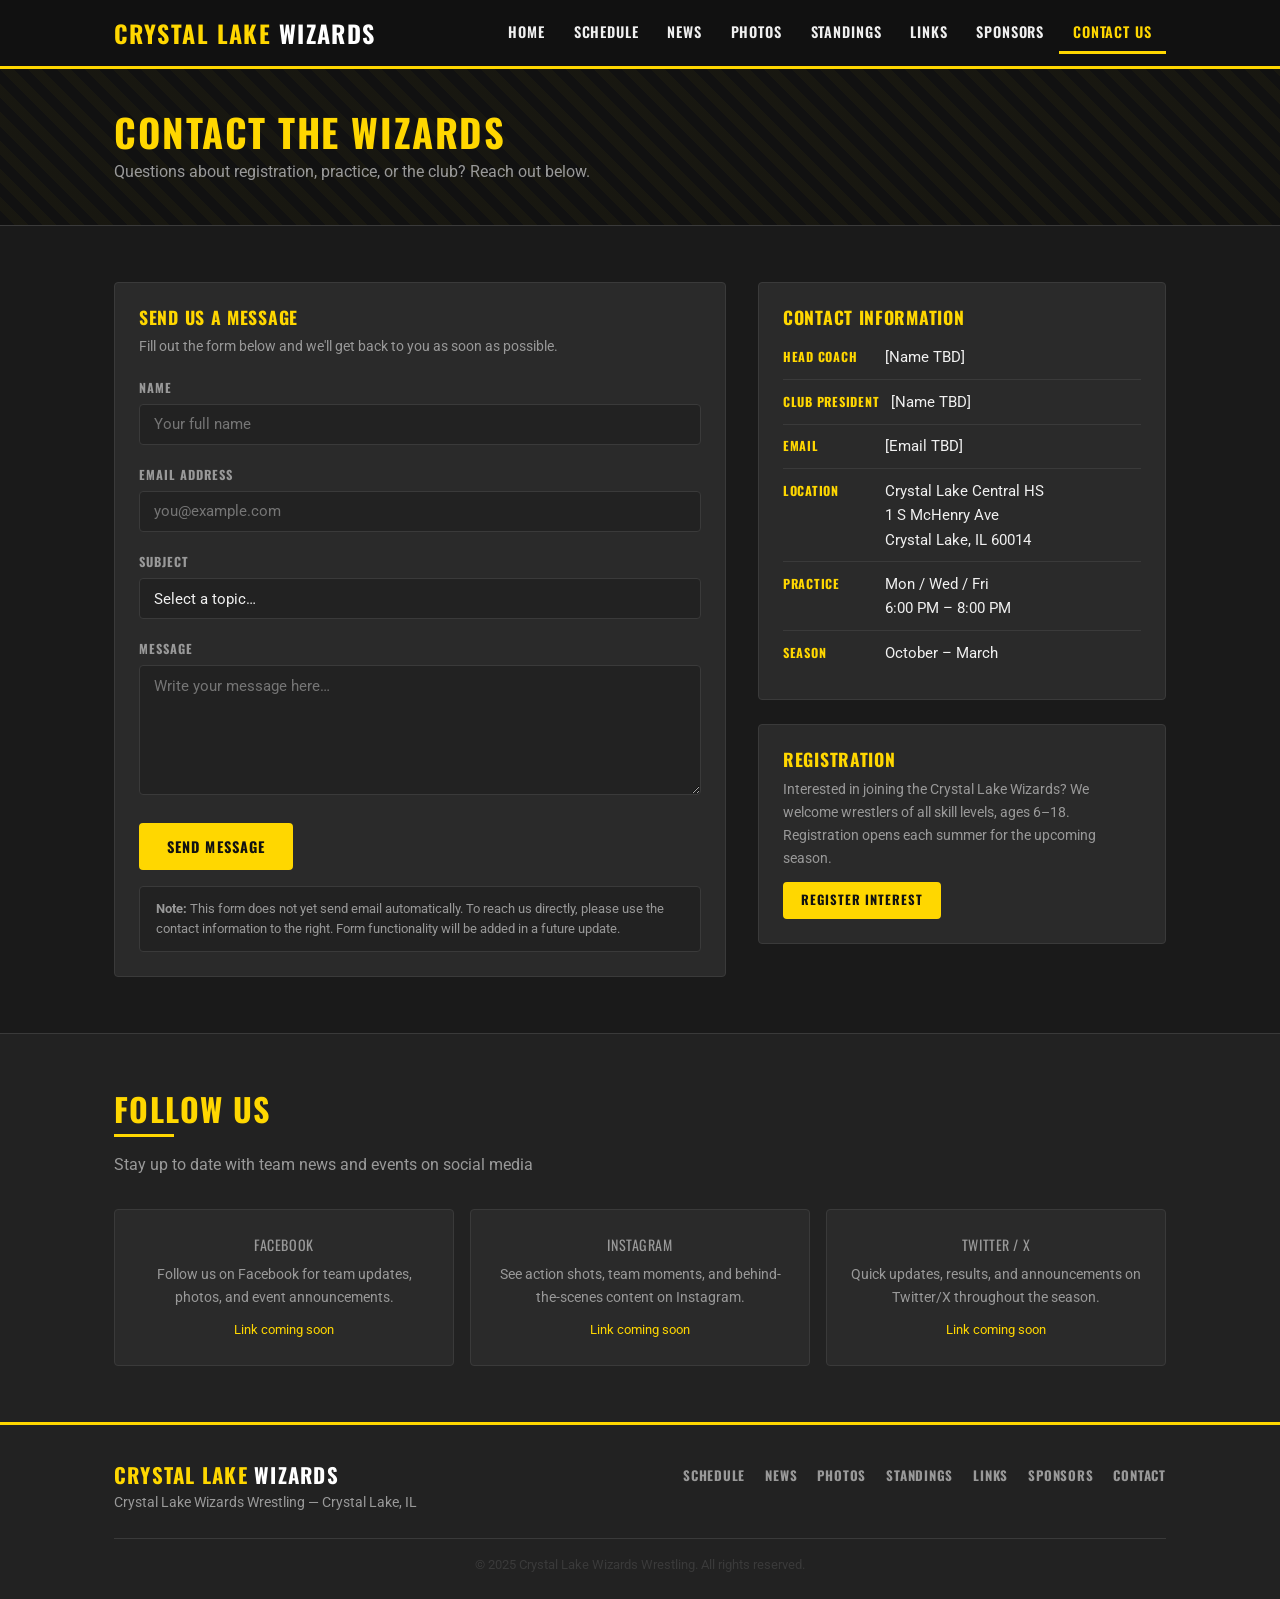
==== commit 8c2bef84: "Restore original wrestling site content Reverts the teacher landing page changes — teacher site will" ====
--- a/contact.html
+++ b/contact.html
@@ -3,121 +3,121 @@
 <head>
   <meta charset="UTF-8">
   <meta name="viewport" content="width=device-width, initial-scale=1.0">
-  <title>Contact | Mrs. Simmons' Class</title>
-  <meta name="description" content="Contact Mrs. Simmons, 2s &amp; 3s teacher at St. Peter Lutheran Preschool in Arlington Heights, IL.">
+  <title>Contact Us | Crystal Lake Wizards Wrestling</title>
+  <meta name="description" content="Contact the Crystal Lake Wizards Wrestling Club — practice info, registration questions, and more.">
   <link rel="preconnect" href="https://fonts.googleapis.com">
   <link rel="preconnect" href="https://fonts.gstatic.com" crossorigin>
-  <link rel="stylesheet" href="css/style.css">
+  <link rel="stylesheet" href="https://fonts.googleapis.com/css2?family=Oswald:wght@400;600;700&family=Roboto:wght@400;500&display=swap">
+  <link rel="stylesheet" href="/css/style.css">
 </head>
 <body>
 
-  <!-- ===== HEADER ===== -->
   <header class="site-header">
-    <div class="header-inner">
-      <a class="site-logo" href="index.html">
-        <span class="logo-name">Mrs. Simmons</span>
-        <span class="logo-sub">St. Peter Lutheran &bull; Arlington Heights, IL</span>
-      </a>
-      <button class="nav-toggle" aria-label="Toggle navigation" aria-expanded="false">&#9776;</button>
-      <nav class="site-nav" id="site-nav">
-        <a href="index.html">Home</a>
-        <a href="announcements.html">Announcements</a>
-        <a href="resources.html">Resources</a>
-        <a href="contact.html" class="active nav-contact-btn">Contact</a>
+    <div class="container nav-wrapper">
+      <a href="/index.html" class="site-logo">Crystal Lake <span>Wizards</span></a>
+      <button class="nav-toggle" aria-label="Toggle navigation" aria-expanded="false">
+        <span></span><span></span><span></span>
+      </button>
+      <nav class="main-nav">
+        <ul>
+          <li><a href="/index.html">Home</a></li>
+          <li><a href="/schedule.html">Schedule</a></li>
+          <li><a href="/news.html">News</a></li>
+          <li><a href="/photos.html">Photos</a></li>
+          <li><a href="/standings.html">Standings</a></li>
+          <li><a href="/links.html">Links</a></li>
+          <li><a href="/sponsors.html">Sponsors</a></li>
+          <li><a href="/contact.html" class="active">Contact Us</a></li>
+        </ul>
       </nav>
     </div>
   </header>
 
   <main>
 
-    <!-- ===== PAGE HERO ===== -->
-    <section class="page-hero">
+    <div class="page-hero">
       <div class="container">
-        <h1>&#128140; Get in Touch</h1>
-        <p>I love hearing from families &mdash; don't hesitate to reach out!</p>
+        <h1 class="page-hero-title">Contact the Wizards</h1>
+        <p class="page-hero-sub">Questions about registration, practice, or the club? Reach out below.</p>
       </div>
-    </section>
+    </div>
 
-    <!-- ===== CONTACT INFO ===== -->
     <section class="section">
       <div class="container">
-        <div class="grid-2" style="align-items:start; gap:3rem;">
+        <div class="contact-grid">
 
-          <!-- Left: Contact methods -->
+          <!-- Contact Form -->
+          <div class="card">
+            <h2 class="card-title">Send Us a Message</h2>
+            <p class="card-meta" style="margin-bottom:1.25rem;">Fill out the form below and we'll get back to you as soon as possible.</p>
+            <form>
+              <div class="form-group">
+                <label for="contact-name">Name</label>
+                <input type="text" id="contact-name" name="name" placeholder="Your full name" autocomplete="name">
+              </div>
+              <div class="form-group">
+                <label for="contact-email">Email Address</label>
+                <input type="email" id="contact-email" name="email" placeholder="you@example.com" autocomplete="email">
+              </div>
+              <div class="form-group">
+                <label for="contact-subject">Subject</label>
+                <select id="contact-subject" name="subject">
+                  <option value="">Select a topic&hellip;</option>
+                  <option value="general">General Inquiry</option>
+                  <option value="registration">Registration Question</option>
+                  <option value="schedule">Schedule / Practice Info</option>
+                  <option value="volunteer">Volunteer</option>
+                  <option value="sponsorship">Sponsorship</option>
+                  <option value="other">Other</option>
+                </select>
+              </div>
+              <div class="form-group">
+                <label for="contact-message">Message</label>
+                <textarea id="contact-message" name="message" rows="5" placeholder="Write your message here&hellip;"></textarea>
+              </div>
+              <button type="submit" class="btn btn-primary">Send Message</button>
+            </form>
+            <p class="form-note">
+              <strong>Note:</strong> This form does not yet send email automatically. To reach us directly, please use the contact information to the right. Form functionality will be added in a future update.
+            </p>
+          </div>
+
+          <!-- Contact Info -->
           <div>
-            <div class="section-header">
-              <h2 class="section-title">How to Reach Me</h2>
-              <p class="section-subtitle">The best ways to connect with Mrs. Simmons.</p>
+            <div class="card" style="margin-bottom: 1.5rem;">
+              <h2 class="card-title">Contact Information</h2>
+              <ul style="list-style:none; margin-top: 0.5rem;">
+                <li class="contact-info-item">
+                  <span class="contact-info-label">Head Coach</span>
+                  <span>[Name TBD]</span>
+                </li>
+                <li class="contact-info-item">
+                  <span class="contact-info-label">Club President</span>
+                  <span>[Name TBD]</span>
+                </li>
+                <li class="contact-info-item">
+                  <span class="contact-info-label">Email</span>
+                  <span>[Email TBD]</span>
+                </li>
+                <li class="contact-info-item">
+                  <span class="contact-info-label">Location</span>
+                  <span>Crystal Lake Central HS<br>1 S McHenry Ave<br>Crystal Lake, IL 60014</span>
+                </li>
+                <li class="contact-info-item">
+                  <span class="contact-info-label">Practice</span>
+                  <span>Mon / Wed / Fri<br>6:00 PM &ndash; 8:00 PM</span>
+                </li>
+                <li class="contact-info-item">
+                  <span class="contact-info-label">Season</span>
+                  <span>October &ndash; March</span>
+                </li>
+              </ul>
             </div>
 
-            <div class="contact-block">
-              <span class="contact-block-icon">&#128231;</span>
-              <div>
-                <h4>School Email</h4>
-                <p>Contact through the school office</p>
-                <small>Best for: questions, concerns, general communication. I respond within one school day.</small>
-              </div>
-            </div>
-
-            <div class="contact-block">
-              <span class="contact-block-icon">&#128197;</span>
-              <div>
-                <h4>Drop-Off &amp; Pick-Up</h4>
-                <p>Before or after class</p>
-                <small>Available for quick chats at drop-off (8:15&ndash;8:30 AM) and pick-up (11:00&ndash;11:15 AM). For longer conversations, please email to schedule a time.</small>
-              </div>
-            </div>
-
-            <div class="contact-block">
-              <span class="contact-block-icon">&#128241;</span>
-              <div>
-                <h4>School Office</h4>
-                <p>St. Peter Lutheran Preschool</p>
-                <small>For urgent matters during school hours, please contact the school office directly. They can reach me in the classroom.</small>
-              </div>
-            </div>
-
-            <div class="contact-block">
-              <span class="contact-block-icon">&#128203;</span>
-              <div>
-                <h4>Classroom Folder</h4>
-                <p>Daily take-home folder</p>
-                <small>Your child's folder goes home each day with notes, artwork, and reminders. A great way to send written notes back to me!</small>
-              </div>
-            </div>
-          </div>
-
-          <!-- Right: FAQ -->
-          <div>
-            <div class="section-header">
-              <h2 class="section-title">Common Questions</h2>
-              <p class="section-subtitle">Answers to things parents often ask.</p>
-            </div>
-            <div class="card" style="padding:0 1.5rem;">
-              <div class="faq-item">
-                <h4>What should my child bring to school each day?</h4>
-                <p>A labeled backpack, a nut-free snack in a labeled bag, a water bottle, and a complete change of clothes. Everything should have your child's name on it!</p>
-              </div>
-              <div class="faq-item">
-                <h4>What if my child is sick?</h4>
-                <p>Please keep your child home if they have a fever (above 100.4&deg;F), vomiting, diarrhea, or signs of illness. Your child should be symptom-free for 24 hours before returning.</p>
-              </div>
-              <div class="faq-item">
-                <h4>How do I know what my child did in class?</h4>
-                <p>Check the daily take-home folder! I send home notes or a weekly recap. You can also find updates on this website in the Announcements section.</p>
-              </div>
-              <div class="faq-item">
-                <h4>My child is struggling with drop-off. What should I do?</h4>
-                <p>Separation anxiety is very normal at this age! A quick, cheerful goodbye is usually best &mdash; lingering can make it harder. Your child almost always settles within minutes. Email me if you're concerned and we'll work through it together.</p>
-              </div>
-              <div class="faq-item">
-                <h4>How can I volunteer in the classroom?</h4>
-                <p>We love parent volunteers for special events! Keep an eye on announcements for opportunities. All volunteers need a background check through the school office first.</p>
-              </div>
-              <div class="faq-item">
-                <h4>What is the school's allergy policy?</h4>
-                <p>We are a nut-free classroom. Please do not send snacks containing peanuts or tree nuts. If your child has other allergies, please reach out so we can keep everyone safe.</p>
-              </div>
+            <div class="card">
+              <h3 class="card-title">Registration</h3>
+              <p style="font-size:0.9rem; color: var(--color-text-muted); margin-bottom: 0.75rem;">Interested in joining the Crystal Lake Wizards? We welcome wrestlers of all skill levels, ages 6&ndash;18. Registration opens each summer for the upcoming season.</p>
+              <a href="mailto:[TBD]" class="btn btn-primary btn-sm">Register Interest</a>
             </div>
           </div>
 
@@ -125,95 +125,62 @@
       </div>
     </section>
 
-    <!-- ===== SCHOOL LOCATION ===== -->
-    <section class="section section-alt">
+    <!-- Social Links -->
+    <section class="section" style="background: var(--color-bg-surface); border-top: 1px solid var(--color-border);">
       <div class="container">
-        <div class="section-header text-center">
-          <h2 class="section-title">Find Us</h2>
-          <p class="section-subtitle">St. Peter Lutheran Church &amp; Preschool, Arlington Heights, IL</p>
+        <div class="section-header">
+          <h2 class="section-title">Follow Us</h2>
+          <p>Stay up to date with team news and events on social media</p>
         </div>
-        <div class="grid-3" style="gap:1.5rem;">
-          <div class="card info-card">
-            <span class="info-card-icon">&#128205;</span>
-            <div>
-              <h4>Address</h4>
-              <p>St. Peter Lutheran<br>Arlington Heights, IL</p>
-            </div>
+        <div class="social-grid">
+          <div class="social-card">
+            <p class="social-card-platform">Facebook</p>
+            <p>Follow us on Facebook for team updates, photos, and event announcements.</p>
+            <p style="margin-top:0.75rem; font-size:0.8rem; color: var(--color-gold);">Link coming soon</p>
           </div>
-          <div class="card info-card">
-            <span class="info-card-icon">&#9200;</span>
-            <div>
-              <h4>Drop-Off</h4>
-              <p>8:15 AM &ndash; 8:30 AM<br>Main church entrance</p>
-            </div>
+          <div class="social-card">
+            <p class="social-card-platform">Instagram</p>
+            <p>See action shots, team moments, and behind-the-scenes content on Instagram.</p>
+            <p style="margin-top:0.75rem; font-size:0.8rem; color: var(--color-gold);">Link coming soon</p>
           </div>
-          <div class="card info-card">
-            <span class="info-card-icon">&#127968;</span>
-            <div>
-              <h4>Pick-Up</h4>
-              <p>11:00 AM &ndash; 11:15 AM<br>Main church entrance</p>
-            </div>
+          <div class="social-card">
+            <p class="social-card-platform">Twitter / X</p>
+            <p>Quick updates, results, and announcements on Twitter/X throughout the season.</p>
+            <p style="margin-top:0.75rem; font-size:0.8rem; color: var(--color-gold);">Link coming soon</p>
           </div>
         </div>
       </div>
     </section>
 
-    <!-- ===== CLOSING NOTE ===== -->
-    <section class="section">
-      <div class="container text-center" style="max-width:620px;">
-        <div style="font-size:3rem; margin-bottom:1rem;">&#129505;</div>
-        <h2 style="font-size:1.6rem; margin-bottom:0.75rem;">We're in This Together</h2>
-        <p style="font-size:1.05rem; color:var(--color-text-muted); line-height:1.8;">
-          Partnering with families is one of my favorite parts of teaching. You know your child best &mdash;
-          and together we can make this year amazing for them. Please always feel welcome to reach out
-          with anything on your mind, big or small.
-        </p>
-        <p style="margin-top:1rem; font-family:var(--font-heading); font-weight:700; font-size:1.1rem; color:var(--color-primary);">
-          &mdash; Mrs. Simmons
-        </p>
-      </div>
-    </section>
-
   </main>
 
-  <!-- ===== FOOTER ===== -->
   <footer class="site-footer">
+    <div class="container footer-inner">
+      <div class="footer-brand">
+        <a href="/index.html" class="site-logo">Crystal Lake <span>Wizards</span></a>
+        <p class="footer-tagline">Crystal Lake Wizards Wrestling &mdash; Crystal Lake, IL</p>
+      </div>
+      <nav class="footer-nav">
+        <a href="/schedule.html">Schedule</a>
+        <a href="/news.html">News</a>
+        <a href="/photos.html">Photos</a>
+        <a href="/standings.html">Standings</a>
+        <a href="/links.html">Links</a>
+        <a href="/sponsors.html">Sponsors</a>
+        <a href="/contact.html">Contact</a>
+      </nav>
+    </div>
     <div class="container">
-      <div class="footer-inner">
-        <div class="footer-brand">
-          <div class="site-logo" style="display:inline-flex;">
-            <span class="logo-name">Mrs. Simmons</span>
-            <span class="logo-sub">St. Peter Lutheran &bull; Arlington Heights, IL</span>
-          </div>
-          <p>A warm and joyful 2s &amp; 3s preschool classroom rooted in faith, play, and community.</p>
-        </div>
-        <div class="footer-section">
-          <h4>Quick Links</h4>
-          <ul>
-            <li><a href="index.html">Home</a></li>
-            <li><a href="announcements.html">Announcements</a></li>
-            <li><a href="resources.html">Resources</a></li>
-            <li><a href="contact.html">Contact</a></li>
-          </ul>
-        </div>
-        <div class="footer-section">
-          <h4>School</h4>
-          <p>St. Peter Lutheran<br>Arlington Heights, IL<br><br>Preschool &bull; 2s &amp; 3s Program</p>
-        </div>
-      </div>
-      <div class="footer-bottom">
-        <span>&copy; 2025 Mrs. Simmons' Classroom &bull; St. Peter Lutheran</span>
-        <span>Made with &#10084; for our little learners</span>
-      </div>
+      <p class="footer-copyright">&copy; 2025 Crystal Lake Wizards Wrestling. All rights reserved.</p>
     </div>
   </footer>
 
   <script>
     const toggle = document.querySelector('.nav-toggle');
-    const nav = document.getElementById('site-nav');
+    const nav    = document.querySelector('.main-nav');
     toggle.addEventListener('click', () => {
-      const open = nav.classList.toggle('open');
-      toggle.setAttribute('aria-expanded', open);
+      nav.classList.toggle('open');
+      toggle.setAttribute('aria-expanded', nav.classList.contains('open'));
     });
   </script>
 
--- a/css/style.css
+++ b/css/style.css
@@ -1,189 +1,75 @@
-/* ============================
-   Mrs. Simmons' Classroom
-   St. Peter Lutheran, Arlington Heights IL
-   ============================ */
-
-@import url('https://fonts.googleapis.com/css2?family=Nunito:wght@400;600;700;800&family=Lato:wght@400;700&display=swap');
-
+/* ============================================================
+   Crystal Lake Wizards Wrestling — Main Stylesheet
+   ============================================================ */
+
+/* --- Custom Properties --- */
 :root {
-  --color-primary: #4A90D9;
-  --color-primary-dark: #3178C6;
-  --color-primary-light: #EBF4FF;
-  --color-accent: #F9A825;
-  --color-accent-light: #FFF8E1;
-  --color-green: #48BB78;
-  --color-bg: #FFFFFF;
-  --color-bg-alt: #F0F7FF;
-  --color-bg-warm: #FFFBF0;
-  --color-text: #2D3748;
-  --color-text-muted: #718096;
-  --color-border: #E2E8F0;
-  --color-card-bg: #FFFFFF;
-  --font-heading: 'Nunito', sans-serif;
-  --font-body: 'Lato', sans-serif;
-  --radius: 10px;
-  --radius-sm: 6px;
-  --shadow: 0 2px 12px rgba(74, 144, 217, 0.10);
-  --shadow-hover: 0 6px 24px rgba(74, 144, 217, 0.18);
-  --transition: 0.2s ease;
-  --container: 1100px;
-}
-
-*, *::before, *::after {
-  box-sizing: border-box;
-  margin: 0;
-  padding: 0;
-}
-
-html {
-  scroll-behavior: smooth;
-}
+  --color-bg:         #1a1a1a;
+  --color-bg-surface: #222222;
+  --color-bg-card:    #2a2a2a;
+  --color-gold:       #FFD700;
+  --color-gold-dim:   #c9a800;
+  --color-text:       #f0f0f0;
+  --color-text-muted: #999999;
+  --color-border:     #3a3a3a;
+  --color-win:        #4caf50;
+  --color-loss:       #e05555;
+  --font-heading:     'Oswald', 'Arial Narrow', Arial, sans-serif;
+  --font-body:        'Roboto', Arial, sans-serif;
+  --max-width:        1100px;
+  --radius:           4px;
+  --transition:       0.2s ease;
+}
+
+/* --- Reset & Base --- */
+*, *::before, *::after { box-sizing: border-box; margin: 0; padding: 0; }
+
+html { scroll-behavior: smooth; }
 
 body {
+  background-color: var(--color-bg);
+  color: var(--color-text);
   font-family: var(--font-body);
-  color: var(--color-text);
-  background: var(--color-bg);
-  line-height: 1.7;
-  font-size: 1rem;
-}
-
-h1, h2, h3, h4, h5 {
-  font-family: var(--font-heading);
-  font-weight: 700;
-  line-height: 1.25;
-  color: var(--color-text);
-}
+  font-size: 16px;
+  line-height: 1.6;
+  min-height: 100vh;
+  display: flex;
+  flex-direction: column;
+}
+
+main { flex: 1; }
 
 a {
-  color: var(--color-primary);
+  color: var(--color-gold);
   text-decoration: none;
   transition: color var(--transition);
 }
-
-a:hover {
-  color: var(--color-primary-dark);
-}
-
-p {
-  margin-bottom: 1rem;
-}
-
-p:last-child {
-  margin-bottom: 0;
-}
-
-/* ---- Container ---- */
+a:hover { color: #fff; text-decoration: underline; }
+
+img { max-width: 100%; display: block; }
+
+h1, h2, h3, h4, h5, h6 {
+  font-family: var(--font-heading);
+  color: var(--color-gold);
+  letter-spacing: 0.04em;
+  text-transform: uppercase;
+  line-height: 1.2;
+}
+
+ul { list-style: none; }
+
+/* --- Layout Utilities --- */
 .container {
-  max-width: var(--container);
+  max-width: var(--max-width);
   margin: 0 auto;
   padding: 0 1.5rem;
 }
 
-/* ---- Header / Nav ---- */
-.site-header {
-  background: #fff;
-  border-bottom: 3px solid var(--color-primary);
-  position: sticky;
-  top: 0;
-  z-index: 100;
-  box-shadow: 0 2px 8px rgba(0,0,0,0.07);
-}
-
-.header-inner {
-  display: flex;
-  align-items: center;
-  justify-content: space-between;
-  height: 70px;
-  max-width: var(--container);
-  margin: 0 auto;
-  padding: 0 1.5rem;
-}
-
-.site-logo {
-  display: flex;
-  flex-direction: column;
-  line-height: 1.1;
-  text-decoration: none;
-}
-
-.logo-name {
-  font-family: var(--font-heading);
-  font-size: 1.4rem;
-  font-weight: 800;
-  color: var(--color-primary);
-  letter-spacing: -0.5px;
-}
-
-.logo-sub {
-  font-size: 0.72rem;
-  color: var(--color-text-muted);
-  font-family: var(--font-body);
-  letter-spacing: 0.03em;
-}
-
-.site-nav {
-  display: flex;
-  align-items: center;
-  gap: 0.25rem;
-}
-
-.site-nav a {
-  font-family: var(--font-heading);
-  font-weight: 600;
-  font-size: 0.95rem;
-  color: var(--color-text);
-  padding: 0.45rem 0.9rem;
-  border-radius: var(--radius-sm);
-  transition: background var(--transition), color var(--transition);
-}
-
-.site-nav a:hover,
-.site-nav a.active {
-  background: var(--color-primary-light);
-  color: var(--color-primary);
-}
-
-.nav-contact-btn {
-  background: var(--color-primary) !important;
-  color: #fff !important;
-  padding: 0.45rem 1.1rem !important;
-  border-radius: 50px !important;
-}
-
-.nav-contact-btn:hover {
-  background: var(--color-primary-dark) !important;
-  color: #fff !important;
-}
-
-.nav-toggle {
-  display: none;
-  background: none;
-  border: 2px solid var(--color-primary);
-  border-radius: var(--radius-sm);
-  padding: 0.3rem 0.55rem;
-  cursor: pointer;
-  font-size: 1.2rem;
-  color: var(--color-primary);
-  line-height: 1;
-}
-
-/* ---- Sections ---- */
-.section {
-  padding: 4rem 0;
-}
-
-.section-alt {
-  background: var(--color-bg-alt);
-}
-
-.section-warm {
-  background: var(--color-bg-warm);
-}
+.section { padding: 3.5rem 0; }
 
 .section-title {
   font-size: 2rem;
-  font-weight: 800;
-  margin-bottom: 0.5rem;
+  margin-bottom: 0.4rem;
   position: relative;
   display: inline-block;
 }
@@ -191,390 +77,21 @@
 .section-title::after {
   content: '';
   display: block;
-  width: 50px;
-  height: 4px;
-  background: var(--color-accent);
-  border-radius: 2px;
+  height: 3px;
+  width: 60px;
+  background: var(--color-gold);
+  margin-top: 0.4rem;
+}
+
+.section-header {
+  margin-bottom: 2rem;
+}
+
+.section-header p {
+  color: var(--color-text-muted);
   margin-top: 0.5rem;
 }
 
-.section-subtitle {
-  color: var(--color-text-muted);
-  font-size: 1.05rem;
-  margin-bottom: 0;
-  margin-top: 0.5rem;
-}
-
-.section-header {
-  margin-bottom: 2.5rem;
-}
-
-.section-header.text-center {
-  text-align: center;
-}
-
-.section-header.text-center .section-title::after {
-  margin-left: auto;
-  margin-right: auto;
-}
-
-/* ---- Hero ---- */
-.hero {
-  background: linear-gradient(135deg, #EBF4FF 0%, #FFF8E1 100%);
-  padding: 5rem 0 4rem;
-  position: relative;
-  overflow: hidden;
-}
-
-.hero::before {
-  content: '';
-  position: absolute;
-  top: -60px;
-  right: -60px;
-  width: 320px;
-  height: 320px;
-  background: radial-gradient(circle, rgba(74,144,217,0.12) 0%, transparent 70%);
-  border-radius: 50%;
-}
-
-.hero::after {
-  content: '';
-  position: absolute;
-  bottom: -80px;
-  left: -40px;
-  width: 260px;
-  height: 260px;
-  background: radial-gradient(circle, rgba(249,168,37,0.12) 0%, transparent 70%);
-  border-radius: 50%;
-}
-
-.hero-inner {
-  display: grid;
-  grid-template-columns: 1fr 1fr;
-  gap: 3rem;
-  align-items: center;
-  position: relative;
-  z-index: 1;
-}
-
-.hero-badge {
-  display: inline-flex;
-  align-items: center;
-  gap: 0.4rem;
-  background: var(--color-accent);
-  color: #7A5800;
-  font-family: var(--font-heading);
-  font-size: 0.78rem;
-  font-weight: 700;
-  padding: 0.3rem 0.8rem;
-  border-radius: 50px;
-  margin-bottom: 1.25rem;
-  letter-spacing: 0.05em;
-  text-transform: uppercase;
-}
-
-.hero h1 {
-  font-size: clamp(2rem, 4vw, 3rem);
-  font-weight: 800;
-  line-height: 1.15;
-  margin-bottom: 1rem;
-}
-
-.hero h1 span {
-  color: var(--color-primary);
-}
-
-.hero-desc {
-  font-size: 1.1rem;
-  color: var(--color-text-muted);
-  margin-bottom: 2rem;
-  line-height: 1.75;
-}
-
-.hero-actions {
-  display: flex;
-  gap: 1rem;
-  flex-wrap: wrap;
-}
-
-.hero-image {
-  display: flex;
-  justify-content: center;
-  align-items: center;
-}
-
-.hero-illustration {
-  width: 100%;
-  max-width: 380px;
-  background: white;
-  border-radius: 20px;
-  box-shadow: var(--shadow-hover);
-  padding: 2.5rem 2rem;
-  text-align: center;
-  border: 2px solid var(--color-border);
-}
-
-.hero-illustration .big-emoji {
-  font-size: 5rem;
-  line-height: 1;
-  margin-bottom: 1rem;
-  display: block;
-}
-
-.hero-illustration .class-name {
-  font-family: var(--font-heading);
-  font-size: 1.2rem;
-  font-weight: 800;
-  color: var(--color-text);
-  margin-bottom: 0.2rem;
-}
-
-.hero-illustration .school-name {
-  color: var(--color-text-muted);
-  font-size: 0.88rem;
-}
-
-.hero-illustration .emoji-row {
-  font-size: 1.8rem;
-  margin-top: 1rem;
-  letter-spacing: 0.2rem;
-}
-
-/* ---- Page Hero (interior) ---- */
-.page-hero {
-  background: linear-gradient(135deg, var(--color-primary-light) 0%, var(--color-accent-light) 100%);
-  padding: 3rem 0;
-  border-bottom: 3px solid var(--color-border);
-}
-
-.page-hero h1 {
-  font-size: 2.2rem;
-  font-weight: 800;
-  margin-bottom: 0.4rem;
-}
-
-.page-hero p {
-  color: var(--color-text-muted);
-  font-size: 1.05rem;
-  margin: 0;
-}
-
-/* ---- Buttons ---- */
-.btn {
-  display: inline-flex;
-  align-items: center;
-  gap: 0.4rem;
-  font-family: var(--font-heading);
-  font-weight: 700;
-  font-size: 0.95rem;
-  padding: 0.65rem 1.5rem;
-  border-radius: 50px;
-  cursor: pointer;
-  transition: all var(--transition);
-  border: 2px solid transparent;
-  text-decoration: none;
-  white-space: nowrap;
-}
-
-.btn-primary {
-  background: var(--color-primary);
-  color: #fff;
-  border-color: var(--color-primary);
-}
-
-.btn-primary:hover {
-  background: var(--color-primary-dark);
-  border-color: var(--color-primary-dark);
-  color: #fff;
-  transform: translateY(-1px);
-  box-shadow: 0 4px 16px rgba(74,144,217,0.3);
-}
-
-.btn-outline {
-  background: transparent;
-  color: var(--color-primary);
-  border-color: var(--color-primary);
-}
-
-.btn-outline:hover {
-  background: var(--color-primary-light);
-  color: var(--color-primary-dark);
-  transform: translateY(-1px);
-}
-
-.btn-accent {
-  background: var(--color-accent);
-  color: #7A5800;
-  border-color: var(--color-accent);
-}
-
-.btn-accent:hover {
-  background: #e69c10;
-  border-color: #e69c10;
-  color: #5c4000;
-  transform: translateY(-1px);
-}
-
-/* ---- Cards ---- */
-.card {
-  background: var(--color-card-bg);
-  border: 1.5px solid var(--color-border);
-  border-radius: var(--radius);
-  padding: 1.75rem;
-  transition: box-shadow var(--transition), transform var(--transition);
-}
-
-.card:hover {
-  box-shadow: var(--shadow-hover);
-  transform: translateY(-2px);
-}
-
-.card-icon {
-  font-size: 2.2rem;
-  margin-bottom: 0.75rem;
-  line-height: 1;
-}
-
-.card h3 {
-  font-size: 1.15rem;
-  font-weight: 700;
-  margin-bottom: 0.5rem;
-}
-
-.card p {
-  color: var(--color-text-muted);
-  font-size: 0.95rem;
-  margin: 0;
-}
-
-.feature-card {
-  text-align: center;
-  padding: 2.25rem 1.75rem;
-  border-top: 4px solid var(--color-primary);
-}
-
-.feature-card:nth-child(2) { border-top-color: var(--color-accent); }
-.feature-card:nth-child(3) { border-top-color: var(--color-green); }
-
-/* ---- Quick Info Cards ---- */
-.info-card {
-  display: flex;
-  gap: 1rem;
-  align-items: flex-start;
-  padding: 1.5rem;
-}
-
-.info-card-icon {
-  font-size: 1.8rem;
-  flex-shrink: 0;
-  line-height: 1;
-  margin-top: 0.1rem;
-}
-
-.info-card h4 {
-  font-size: 0.78rem;
-  text-transform: uppercase;
-  letter-spacing: 0.08em;
-  color: var(--color-text-muted);
-  font-weight: 700;
-  margin-bottom: 0.3rem;
-  font-family: var(--font-heading);
-}
-
-.info-card p {
-  font-size: 0.95rem;
-  color: var(--color-text);
-  margin: 0;
-  line-height: 1.5;
-}
-
-/* ---- Announcement Cards ---- */
-.announcement-card {
-  padding: 0;
-  overflow: hidden;
-}
-
-.announcement-card-header {
-  background: var(--color-primary-light);
-  padding: 1rem 1.5rem 0.75rem;
-  display: flex;
-  align-items: center;
-  justify-content: space-between;
-  gap: 0.75rem;
-  flex-wrap: wrap;
-}
-
-.announcement-card-body {
-  padding: 1.25rem 1.5rem;
-}
-
-.announcement-card-footer {
-  padding: 0.75rem 1.5rem;
-  border-top: 1px solid var(--color-border);
-  background: #FAFBFD;
-}
-
-.announcement-card h3 {
-  font-size: 1.05rem;
-  font-weight: 700;
-  flex: 1;
-}
-
-.announcement-date {
-  font-size: 0.8rem;
-  color: var(--color-text-muted);
-  white-space: nowrap;
-}
-
-/* ---- Tags ---- */
-.tag {
-  display: inline-block;
-  font-family: var(--font-heading);
-  font-size: 0.72rem;
-  font-weight: 700;
-  text-transform: uppercase;
-  letter-spacing: 0.06em;
-  padding: 0.2rem 0.6rem;
-  border-radius: 50px;
-}
-
-.tag-blue   { background: var(--color-primary-light); color: var(--color-primary-dark); }
-.tag-yellow { background: var(--color-accent-light);  color: #7A5800; }
-.tag-green  { background: #F0FFF4; color: #276749; }
-.tag-purple { background: #F3E8FF; color: #6B21A8; }
-
-/* ---- Resource Link Cards ---- */
-.resource-link-card {
-  display: flex;
-  gap: 1rem;
-  align-items: flex-start;
-  padding: 1.25rem 1.5rem;
-  border-left: 4px solid var(--color-primary);
-}
-
-.resource-link-card:nth-child(even) {
-  border-left-color: var(--color-accent);
-}
-
-.resource-link-icon {
-  font-size: 1.6rem;
-  flex-shrink: 0;
-  line-height: 1;
-}
-
-.resource-link-card h4 {
-  font-size: 1rem;
-  font-weight: 700;
-  margin-bottom: 0.2rem;
-}
-
-.resource-link-card p {
-  font-size: 0.9rem;
-  color: var(--color-text-muted);
-  margin: 0;
-}
-
-/* ---- Grids ---- */
 .grid-2 {
   display: grid;
   grid-template-columns: 1fr 1fr;
@@ -587,221 +104,789 @@
   gap: 1.5rem;
 }
 
-.grid-4 {
+.text-center { text-align: center; }
+.text-muted { color: var(--color-text-muted); font-size: 0.9rem; }
+.mt-1 { margin-top: 1rem; }
+.mt-2 { margin-top: 2rem; }
+
+/* --- Site Header & Navigation --- */
+.site-header {
+  background: #111;
+  border-bottom: 3px solid var(--color-gold);
+  position: sticky;
+  top: 0;
+  z-index: 100;
+}
+
+.nav-wrapper {
+  display: flex;
+  align-items: center;
+  justify-content: space-between;
+  padding-top: 0.75rem;
+  padding-bottom: 0.75rem;
+}
+
+.site-logo {
+  font-family: var(--font-heading);
+  font-size: 1.5rem;
+  font-weight: 700;
+  color: var(--color-gold);
+  letter-spacing: 0.06em;
+  text-transform: uppercase;
+  text-decoration: none;
+  line-height: 1;
+}
+.site-logo:hover { color: #fff; text-decoration: none; }
+.site-logo span { color: #fff; }
+
+.main-nav ul {
+  display: flex;
+  gap: 0;
+}
+
+.main-nav a {
+  display: block;
+  padding: 0.5rem 0.9rem;
+  color: var(--color-text);
+  font-family: var(--font-heading);
+  font-size: 0.9rem;
+  font-weight: 600;
+  letter-spacing: 0.06em;
+  text-transform: uppercase;
+  text-decoration: none;
+  border-bottom: 3px solid transparent;
+  transition: color var(--transition), border-color var(--transition);
+}
+.main-nav a:hover { color: var(--color-gold); text-decoration: none; }
+.main-nav a.active {
+  color: var(--color-gold);
+  border-bottom-color: var(--color-gold);
+}
+
+.nav-toggle {
+  display: none;
+  flex-direction: column;
+  gap: 5px;
+  background: none;
+  border: none;
+  cursor: pointer;
+  padding: 6px;
+}
+.nav-toggle span {
+  display: block;
+  width: 24px;
+  height: 2px;
+  background: var(--color-gold);
+  transition: transform var(--transition), opacity var(--transition);
+}
+
+/* --- Page Hero (full) --- */
+.hero {
+  background-color: #111;
+  background-image: repeating-linear-gradient(
+    45deg,
+    transparent,
+    transparent 10px,
+    rgba(255, 215, 0, 0.03) 10px,
+    rgba(255, 215, 0, 0.03) 20px
+  );
+  padding: 5rem 0 4rem;
+  text-align: center;
+  border-bottom: 1px solid var(--color-border);
+}
+
+.hero-badge {
+  display: inline-block;
+  background: var(--color-gold);
+  color: #111;
+  font-family: var(--font-heading);
+  font-size: 0.75rem;
+  font-weight: 700;
+  letter-spacing: 0.12em;
+  text-transform: uppercase;
+  padding: 0.3rem 0.9rem;
+  border-radius: 2rem;
+  margin-bottom: 1.25rem;
+}
+
+.hero-title {
+  font-size: clamp(2.5rem, 7vw, 5rem);
+  color: var(--color-gold);
+  text-shadow: 0 2px 20px rgba(255, 215, 0, 0.2);
+  margin-bottom: 0.5rem;
+  line-height: 1;
+}
+
+.hero-title span { color: #fff; }
+
+.hero-subtitle {
+  font-size: 1.25rem;
+  color: var(--color-text-muted);
+  margin-bottom: 2rem;
+  font-style: italic;
+}
+
+.hero-actions {
+  display: flex;
+  gap: 1rem;
+  justify-content: center;
+  flex-wrap: wrap;
+}
+
+/* --- Page Hero (small — interior pages) --- */
+.page-hero {
+  background-color: #111;
+  background-image: repeating-linear-gradient(
+    45deg,
+    transparent,
+    transparent 10px,
+    rgba(255, 215, 0, 0.03) 10px,
+    rgba(255, 215, 0, 0.03) 20px
+  );
+  padding: 2.5rem 0;
+  border-bottom: 1px solid var(--color-border);
+}
+
+.page-hero-title {
+  font-size: 2.4rem;
+  color: var(--color-gold);
+  margin-bottom: 0.25rem;
+}
+
+.page-hero-sub {
+  color: var(--color-text-muted);
+  font-size: 1rem;
+}
+
+/* --- Buttons --- */
+.btn {
+  display: inline-block;
+  padding: 0.7rem 1.6rem;
+  font-family: var(--font-heading);
+  font-size: 0.9rem;
+  font-weight: 700;
+  letter-spacing: 0.08em;
+  text-transform: uppercase;
+  border-radius: var(--radius);
+  cursor: pointer;
+  border: 2px solid transparent;
+  text-decoration: none;
+  transition: background var(--transition), color var(--transition), border-color var(--transition);
+}
+
+.btn-primary {
+  background: var(--color-gold);
+  color: #111;
+  border-color: var(--color-gold);
+}
+.btn-primary:hover {
+  background: var(--color-gold-dim);
+  color: #111;
+  border-color: var(--color-gold-dim);
+  text-decoration: none;
+}
+
+.btn-outline {
+  background: transparent;
+  color: var(--color-gold);
+  border-color: var(--color-gold);
+}
+.btn-outline:hover {
+  background: var(--color-gold);
+  color: #111;
+  text-decoration: none;
+}
+
+.btn-sm { padding: 0.4rem 1rem; font-size: 0.8rem; }
+
+/* --- Cards --- */
+.card {
+  background: var(--color-bg-card);
+  border: 1px solid var(--color-border);
+  border-radius: var(--radius);
+  padding: 1.5rem;
+  transition: box-shadow var(--transition);
+}
+.card:hover { box-shadow: 0 0 0 2px var(--color-gold); }
+
+.card-title {
+  font-family: var(--font-heading);
+  font-size: 1.1rem;
+  color: var(--color-gold);
+  text-transform: uppercase;
+  letter-spacing: 0.04em;
+  margin-bottom: 0.5rem;
+}
+
+.card-meta {
+  color: var(--color-text-muted);
+  font-size: 0.85rem;
+  margin-bottom: 0.5rem;
+}
+
+/* --- Quick Info Card --- */
+.info-list { list-style: none; }
+.info-list li {
+  display: flex;
+  gap: 0.75rem;
+  padding: 0.5rem 0;
+  border-bottom: 1px solid var(--color-border);
+  font-size: 0.95rem;
+}
+.info-list li:last-child { border-bottom: none; }
+.info-label {
+  color: var(--color-gold);
+  font-family: var(--font-heading);
+  font-size: 0.8rem;
+  font-weight: 700;
+  letter-spacing: 0.06em;
+  text-transform: uppercase;
+  min-width: 110px;
+  padding-top: 2px;
+}
+
+/* --- Highlight Cards (Home) --- */
+.highlight-icon {
+  font-size: 2rem;
+  margin-bottom: 0.75rem;
+}
+
+/* --- Table Utilities --- */
+.table-scroll { overflow-x: auto; -webkit-overflow-scrolling: touch; }
+
+.schedule-table,
+.standings-table {
+  width: 100%;
+  border-collapse: collapse;
+  font-size: 0.95rem;
+  min-width: 560px;
+}
+
+.schedule-table th,
+.standings-table th {
+  background: var(--color-gold);
+  color: #111;
+  font-family: var(--font-heading);
+  font-weight: 700;
+  letter-spacing: 0.06em;
+  text-transform: uppercase;
+  padding: 0.65rem 1rem;
+  text-align: left;
+}
+
+.schedule-table td,
+.standings-table td {
+  padding: 0.65rem 1rem;
+  border-bottom: 1px solid var(--color-border);
+}
+
+.schedule-table tr:nth-child(even) td,
+.standings-table tr:nth-child(even) td {
+  background: var(--color-bg-surface);
+}
+
+.schedule-table tr:hover td,
+.standings-table tr:hover td {
+  background: rgba(255, 215, 0, 0.05);
+}
+
+.result-upcoming { color: var(--color-gold); font-style: italic; }
+.result-win      { color: var(--color-win); font-weight: 700; }
+.result-loss     { color: var(--color-loss); }
+
+.rank-1 td:first-child { border-left: 4px solid #FFD700; }
+.rank-2 td:first-child { border-left: 4px solid #C0C0C0; }
+.rank-3 td:first-child { border-left: 4px solid #cd7f32; }
+
+.table-note {
+  font-size: 0.85rem;
+  color: var(--color-text-muted);
+  margin-top: 0.75rem;
+}
+
+/* --- Schedule Filter Bar --- */
+.filter-bar {
+  display: flex;
+  gap: 0.5rem;
+  flex-wrap: wrap;
+  margin-bottom: 1.5rem;
+}
+
+.filter-btn {
+  padding: 0.35rem 1rem;
+  font-family: var(--font-heading);
+  font-size: 0.8rem;
+  font-weight: 700;
+  letter-spacing: 0.06em;
+  text-transform: uppercase;
+  background: var(--color-bg-card);
+  border: 1px solid var(--color-border);
+  border-radius: 2rem;
+  color: var(--color-text-muted);
+  cursor: default;
+}
+.filter-btn.active-filter {
+  background: var(--color-gold);
+  color: #111;
+  border-color: var(--color-gold);
+}
+
+/* --- News Grid --- */
+.news-grid {
   display: grid;
-  grid-template-columns: repeat(4, 1fr);
-  gap: 1.25rem;
-}
-
-/* ---- Section CTA ---- */
-.section-cta {
-  text-align: center;
-  margin-top: 2.5rem;
-}
-
-/* ---- About / intro text ---- */
-.about-highlight {
-  background: var(--color-primary-light);
-  border-left: 4px solid var(--color-primary);
-  padding: 1.25rem 1.5rem;
-  border-radius: 0 var(--radius-sm) var(--radius-sm) 0;
-  margin: 1.5rem 0;
-  font-style: italic;
-  color: var(--color-text);
-}
-
-/* ---- FAQ ---- */
-.faq-item {
-  padding: 1.25rem 0;
-  border-bottom: 1px solid var(--color-border);
-}
-
-.faq-item:last-child {
-  border-bottom: none;
-}
-
-.faq-item h4 {
-  font-size: 1rem;
-  font-weight: 700;
-  margin-bottom: 0.4rem;
-  color: var(--color-primary-dark);
-}
-
-.faq-item p {
-  font-size: 0.95rem;
-  color: var(--color-text-muted);
-  margin: 0;
-}
-
-/* ---- Contact Block ---- */
-.contact-block {
-  display: flex;
-  gap: 1rem;
-  align-items: flex-start;
-  padding: 1.5rem;
-  margin-bottom: 1rem;
-  border-radius: var(--radius);
-  border: 1.5px solid var(--color-border);
-  background: var(--color-card-bg);
-}
-
-.contact-block-icon {
-  font-size: 2rem;
-  flex-shrink: 0;
-  line-height: 1;
-}
-
-.contact-block h4 {
-  font-size: 0.78rem;
-  text-transform: uppercase;
-  letter-spacing: 0.08em;
-  color: var(--color-text-muted);
-  font-weight: 700;
-  margin-bottom: 0.3rem;
-  font-family: var(--font-heading);
-}
-
-.contact-block p {
-  margin: 0;
-  font-size: 1rem;
-  color: var(--color-text);
-  font-weight: 600;
-}
-
-.contact-block small {
-  display: block;
-  font-size: 0.85rem;
-  color: var(--color-text-muted);
-  font-weight: 400;
-  margin-top: 0.15rem;
-}
-
-/* ---- Utilities ---- */
-.text-center { text-align: center; }
-.text-muted  { color: var(--color-text-muted); }
-.mt-1 { margin-top: 0.75rem; }
-.mt-2 { margin-top: 1.5rem; }
-.mb-0 { margin-bottom: 0; }
-.mb-1 { margin-bottom: 0.75rem; }
-.mb-2 { margin-bottom: 1.5rem; }
-
-/* ---- Footer ---- */
-.site-footer {
-  background: var(--color-text);
-  color: #A0AEC0;
-  padding: 3rem 0 2rem;
-}
-
-.footer-inner {
-  display: grid;
-  grid-template-columns: 1.5fr 1fr 1fr;
-  gap: 2.5rem;
-  margin-bottom: 2rem;
-}
-
-.footer-brand .logo-name {
-  color: #fff;
-  font-size: 1.3rem;
-}
-
-.footer-brand .logo-sub {
-  color: #A0AEC0;
-}
-
-.footer-brand p {
-  font-size: 0.9rem;
-  margin-top: 0.75rem;
-  line-height: 1.6;
-  color: #A0AEC0;
-}
-
-.footer-section h4 {
-  font-family: var(--font-heading);
-  font-size: 0.78rem;
-  text-transform: uppercase;
-  letter-spacing: 0.1em;
-  color: #fff;
-  font-weight: 700;
-  margin-bottom: 1rem;
-}
-
-.footer-section ul {
-  list-style: none;
-}
-
-.footer-section ul li {
-  margin-bottom: 0.5rem;
-}
-
-.footer-section ul li a {
-  color: #A0AEC0;
-  font-size: 0.9rem;
-  transition: color var(--transition);
-}
-
-.footer-section ul li a:hover {
-  color: #fff;
-}
-
-.footer-section p {
-  font-size: 0.9rem;
-  line-height: 1.6;
-  color: #A0AEC0;
-  margin: 0;
-}
-
-.footer-bottom {
-  border-top: 1px solid #4A5568;
-  padding-top: 1.5rem;
+  grid-template-columns: repeat(3, 1fr);
+  gap: 1.5rem;
+}
+
+.news-card {
+  background: var(--color-bg-card);
+  border: 1px solid var(--color-border);
+  border-radius: var(--radius);
+  overflow: hidden;
+  display: flex;
+  flex-direction: column;
+  transition: box-shadow var(--transition);
+}
+.news-card:hover { box-shadow: 0 0 0 2px var(--color-gold); }
+
+.news-card-header {
+  background: #111;
+  padding: 0.75rem 1rem;
   display: flex;
   justify-content: space-between;
   align-items: center;
+}
+
+.news-date {
+  color: var(--color-gold);
+  font-family: var(--font-heading);
+  font-size: 0.78rem;
+  font-weight: 700;
+  letter-spacing: 0.06em;
+  text-transform: uppercase;
+}
+
+.news-tag {
+  font-size: 0.72rem;
+  font-family: var(--font-heading);
+  font-weight: 700;
+  letter-spacing: 0.06em;
+  text-transform: uppercase;
+  padding: 0.15rem 0.5rem;
+  border-radius: 2rem;
+  background: rgba(255, 215, 0, 0.15);
+  color: var(--color-gold);
+}
+
+.news-card-body { padding: 1rem; flex: 1; }
+
+.news-card-title {
+  font-family: var(--font-heading);
+  font-size: 1.05rem;
+  color: var(--color-gold);
+  text-transform: uppercase;
+  letter-spacing: 0.03em;
+  margin-bottom: 0.5rem;
+  line-height: 1.3;
+}
+
+.news-card-excerpt {
+  font-size: 0.9rem;
+  color: var(--color-text-muted);
+  line-height: 1.55;
+}
+
+.news-card-footer {
+  padding: 0.75rem 1rem;
+  border-top: 1px solid var(--color-border);
+}
+
+/* --- Photos Grid --- */
+.photos-grid {
+  display: grid;
+  grid-template-columns: repeat(auto-fill, minmax(220px, 1fr));
+  gap: 1rem;
+}
+
+.photo-item {
+  aspect-ratio: 4 / 3;
+  background: var(--color-bg-card);
+  border: 1px solid var(--color-border);
+  border-radius: var(--radius);
+  overflow: hidden;
+  position: relative;
+}
+.photo-item img {
+  width: 100%;
+  height: 100%;
+  object-fit: cover;
+}
+
+.photo-placeholder {
+  width: 100%;
+  height: 100%;
+  display: flex;
+  flex-direction: column;
+  align-items: center;
+  justify-content: center;
+  gap: 0.5rem;
+  color: var(--color-border);
+  padding: 1rem;
+  text-align: center;
+}
+.photo-placeholder svg {
+  width: 2.5rem;
+  height: 2.5rem;
+  opacity: 0.5;
+}
+.photo-placeholder-text {
+  font-size: 0.8rem;
+  color: var(--color-text-muted);
+  font-family: var(--font-heading);
+  font-weight: 700;
+  letter-spacing: 0.06em;
+  text-transform: uppercase;
+}
+.photo-placeholder-sub {
+  font-size: 0.75rem;
+  color: var(--color-border);
+}
+
+/* --- Season Tabs --- */
+.season-tabs {
+  display: flex;
+  gap: 0.5rem;
+  margin-bottom: 2rem;
+  flex-wrap: wrap;
+}
+
+.season-tab {
+  padding: 0.5rem 1.25rem;
+  font-family: var(--font-heading);
   font-size: 0.85rem;
-  color: #718096;
-}
-
-/* ---- Responsive ---- */
-@media (max-width: 900px) {
-  .grid-4 { grid-template-columns: 1fr 1fr; }
-}
-
+  font-weight: 700;
+  letter-spacing: 0.06em;
+  text-transform: uppercase;
+  background: var(--color-bg-card);
+  border: 1px solid var(--color-border);
+  border-radius: var(--radius);
+  color: var(--color-text-muted);
+  cursor: default;
+}
+.season-tab.active-tab {
+  background: var(--color-gold);
+  color: #111;
+  border-color: var(--color-gold);
+}
+
+/* --- Team Record Display --- */
+.team-record-display {
+  background: #111;
+  border: 2px solid var(--color-gold);
+  border-radius: var(--radius);
+  text-align: center;
+  padding: 2rem;
+  display: inline-block;
+  min-width: 260px;
+}
+.team-record-label {
+  font-family: var(--font-heading);
+  font-size: 0.85rem;
+  letter-spacing: 0.1em;
+  text-transform: uppercase;
+  color: var(--color-text-muted);
+  margin-bottom: 0.5rem;
+}
+.team-record-score {
+  font-family: var(--font-heading);
+  font-size: 3.5rem;
+  font-weight: 700;
+  color: var(--color-gold);
+  letter-spacing: 0.05em;
+  line-height: 1;
+}
+
+/* --- Links Page --- */
+.links-section { margin-bottom: 2.5rem; }
+.links-section-title {
+  font-family: var(--font-heading);
+  font-size: 1.1rem;
+  color: var(--color-text-muted);
+  text-transform: uppercase;
+  letter-spacing: 0.08em;
+  margin-bottom: 1rem;
+  padding-bottom: 0.4rem;
+  border-bottom: 1px solid var(--color-border);
+}
+
+.links-grid {
+  display: grid;
+  grid-template-columns: repeat(auto-fill, minmax(260px, 1fr));
+  gap: 1rem;
+}
+
+.link-card {
+  background: var(--color-bg-card);
+  border: 1px solid var(--color-border);
+  border-radius: var(--radius);
+  padding: 1.1rem 1.25rem;
+  display: flex;
+  flex-direction: column;
+  gap: 0.25rem;
+  transition: box-shadow var(--transition), transform var(--transition);
+}
+.link-card:hover {
+  box-shadow: 0 4px 12px rgba(255, 215, 0, 0.15);
+  transform: translateY(-2px);
+  text-decoration: none;
+}
+
+.link-card-name {
+  font-family: var(--font-heading);
+  font-size: 1rem;
+  color: var(--color-gold);
+  text-transform: uppercase;
+  letter-spacing: 0.03em;
+}
+
+.link-card-desc {
+  font-size: 0.85rem;
+  color: var(--color-text-muted);
+}
+
+.link-card-url {
+  font-size: 0.78rem;
+  color: var(--color-border);
+  margin-top: 0.25rem;
+}
+
+/* --- Contact Page --- */
+.contact-grid {
+  display: grid;
+  grid-template-columns: 3fr 2fr;
+  gap: 2rem;
+  align-items: start;
+}
+
+.form-group { margin-bottom: 1.25rem; }
+
+label {
+  display: block;
+  font-family: var(--font-heading);
+  font-size: 0.78rem;
+  font-weight: 700;
+  letter-spacing: 0.08em;
+  text-transform: uppercase;
+  color: var(--color-text-muted);
+  margin-bottom: 0.4rem;
+}
+
+input[type="text"],
+input[type="email"],
+select,
+textarea {
+  width: 100%;
+  background: var(--color-bg-surface);
+  border: 1px solid var(--color-border);
+  border-radius: var(--radius);
+  color: var(--color-text);
+  font-family: var(--font-body);
+  font-size: 0.95rem;
+  padding: 0.65rem 0.9rem;
+  transition: border-color var(--transition), box-shadow var(--transition);
+  -webkit-appearance: none;
+}
+input:focus,
+select:focus,
+textarea:focus {
+  outline: none;
+  border-color: var(--color-gold);
+  box-shadow: 0 0 0 3px rgba(255, 215, 0, 0.12);
+}
+select { cursor: pointer; }
+textarea { resize: vertical; min-height: 130px; }
+
+.form-note {
+  font-size: 0.82rem;
+  color: var(--color-text-muted);
+  background: var(--color-bg-surface);
+  border: 1px solid var(--color-border);
+  border-radius: var(--radius);
+  padding: 0.75rem 1rem;
+  margin-top: 1rem;
+  line-height: 1.5;
+}
+
+.contact-info-item {
+  display: flex;
+  gap: 0.75rem;
+  padding: 0.6rem 0;
+  border-bottom: 1px solid var(--color-border);
+  font-size: 0.95rem;
+}
+.contact-info-item:last-child { border-bottom: none; }
+.contact-info-label {
+  font-family: var(--font-heading);
+  font-size: 0.78rem;
+  font-weight: 700;
+  letter-spacing: 0.06em;
+  text-transform: uppercase;
+  color: var(--color-gold);
+  min-width: 90px;
+  padding-top: 2px;
+}
+
+/* --- Social Cards --- */
+.social-grid {
+  display: grid;
+  grid-template-columns: repeat(3, 1fr);
+  gap: 1rem;
+}
+
+.social-card {
+  background: var(--color-bg-card);
+  border: 1px solid var(--color-border);
+  border-radius: var(--radius);
+  padding: 1.5rem;
+  text-align: center;
+}
+.social-card-platform {
+  font-family: var(--font-heading);
+  font-size: 1.1rem;
+  color: var(--color-gold);
+  text-transform: uppercase;
+  letter-spacing: 0.04em;
+  margin-bottom: 0.4rem;
+}
+.social-card p {
+  font-size: 0.88rem;
+  color: var(--color-text-muted);
+}
+
+/* --- Divider --- */
+.divider {
+  border: none;
+  border-top: 1px solid var(--color-border);
+  margin: 2rem 0;
+}
+
+/* --- Footer --- */
+.site-footer {
+  background: var(--color-bg-surface);
+  border-top: 3px solid var(--color-gold);
+  padding: 2.5rem 0 1.5rem;
+  margin-top: auto;
+}
+
+.footer-inner {
+  display: flex;
+  justify-content: space-between;
+  align-items: flex-start;
+  gap: 2rem;
+  flex-wrap: wrap;
+  margin-bottom: 1.5rem;
+}
+
+.footer-brand .site-logo {
+  font-size: 1.3rem;
+  display: inline-block;
+  margin-bottom: 0.4rem;
+}
+.footer-tagline {
+  font-size: 0.85rem;
+  color: var(--color-text-muted);
+}
+
+.footer-nav {
+  display: flex;
+  flex-wrap: wrap;
+  gap: 0.25rem 1.25rem;
+  align-items: center;
+}
+.footer-nav a {
+  font-family: var(--font-heading);
+  font-size: 0.82rem;
+  font-weight: 700;
+  letter-spacing: 0.06em;
+  text-transform: uppercase;
+  color: var(--color-text-muted);
+  text-decoration: none;
+}
+.footer-nav a:hover { color: var(--color-gold); }
+
+.footer-copyright {
+  font-size: 0.8rem;
+  color: var(--color-border);
+  border-top: 1px solid var(--color-border);
+  padding-top: 1rem;
+  text-align: center;
+}
+
+/* --- Mini Events Table (Home preview) --- */
+.events-preview-table {
+  width: 100%;
+  border-collapse: collapse;
+  font-size: 0.9rem;
+}
+.events-preview-table th {
+  background: var(--color-gold);
+  color: #111;
+  font-family: var(--font-heading);
+  font-weight: 700;
+  letter-spacing: 0.06em;
+  text-transform: uppercase;
+  padding: 0.5rem 0.9rem;
+  text-align: left;
+}
+.events-preview-table td {
+  padding: 0.55rem 0.9rem;
+  border-bottom: 1px solid var(--color-border);
+}
+.events-preview-table tr:hover td { background: rgba(255,215,0,0.04); }
+
+/* ============================================================
+   Responsive — 768px breakpoint
+   ============================================================ */
 @media (max-width: 768px) {
-  .nav-toggle { display: block; }
-
-  .site-nav {
+  .nav-toggle { display: flex; }
+
+  .main-nav {
     display: none;
     position: absolute;
-    top: 70px;
+    top: 100%;
     left: 0;
     right: 0;
-    background: #fff;
-    flex-direction: column;
-    gap: 0;
-    padding: 0.75rem 1rem 1rem;
-    border-bottom: 3px solid var(--color-primary);
-    box-shadow: 0 4px 12px rgba(0,0,0,0.08);
-    align-items: stretch;
+    background: #111;
+    border-bottom: 3px solid var(--color-gold);
+    z-index: 99;
   }
-
-  .site-nav.open { display: flex; }
-
-  .site-nav a { padding: 0.65rem 1rem; }
-
-  .hero-inner { grid-template-columns: 1fr; }
-  .hero-image { display: none; }
-
-  .grid-2,
-  .grid-3 { grid-template-columns: 1fr; }
-
-  .footer-inner { grid-template-columns: 1fr 1fr; }
-  .footer-brand { grid-column: 1 / -1; }
-  .footer-bottom { flex-direction: column; gap: 0.5rem; text-align: center; }
+  .main-nav.open { display: block; }
+  .main-nav ul { flex-direction: column; gap: 0; }
+  .main-nav a {
+    padding: 0.9rem 1.5rem;
+    border-bottom: 1px solid var(--color-border);
+    border-left: none;
+  }
+  .main-nav a.active { border-bottom: 1px solid var(--color-border); background: rgba(255,215,0,0.08); }
+
+  .site-header { position: sticky; }
+
+  .hero { padding: 3rem 0 2.5rem; }
+  .hero-title { font-size: 2.8rem; }
+
+  .grid-2, .grid-3 { grid-template-columns: 1fr; }
+  .news-grid { grid-template-columns: 1fr; }
+  .social-grid { grid-template-columns: 1fr; }
+  .contact-grid { grid-template-columns: 1fr; }
+
+  .footer-inner { flex-direction: column; gap: 1rem; }
+  .footer-nav { gap: 0.25rem 1rem; }
+
+  .section { padding: 2.5rem 0; }
 }
 
 @media (max-width: 480px) {
-  .hero { padding: 3rem 0 2.5rem; }
-  .section { padding: 2.75rem 0; }
-  .grid-4 { grid-template-columns: 1fr; }
-  .footer-inner { grid-template-columns: 1fr; }
-  .hero-actions { flex-direction: column; align-items: flex-start; }
-}
+  .hero-title { font-size: 2.2rem; }
+  .hero-actions { flex-direction: column; align-items: center; }
+  .photos-grid { grid-template-columns: repeat(2, 1fr); }
+}
